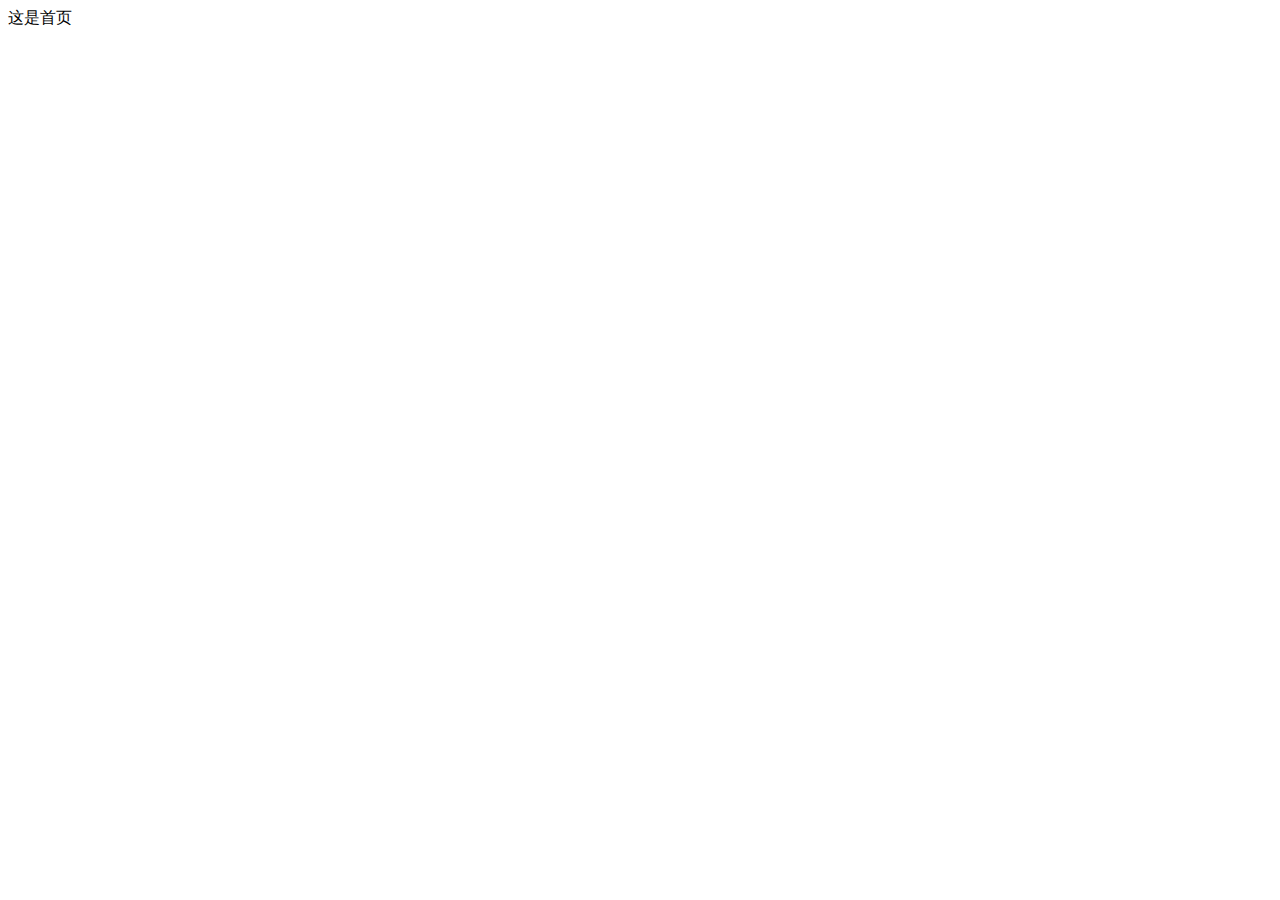
==== home/index.html @ 90dada17 "登录和注册完成一半" ====
<!DOCTYPE html>
<html lang="en">

<head>
    <meta charset="UTF-8">
    <meta name="viewport" content="width=device-width, initial-scale=1.0">
    <title>Document</title>
</head>

<body>
    这是首页
</body>

</html>
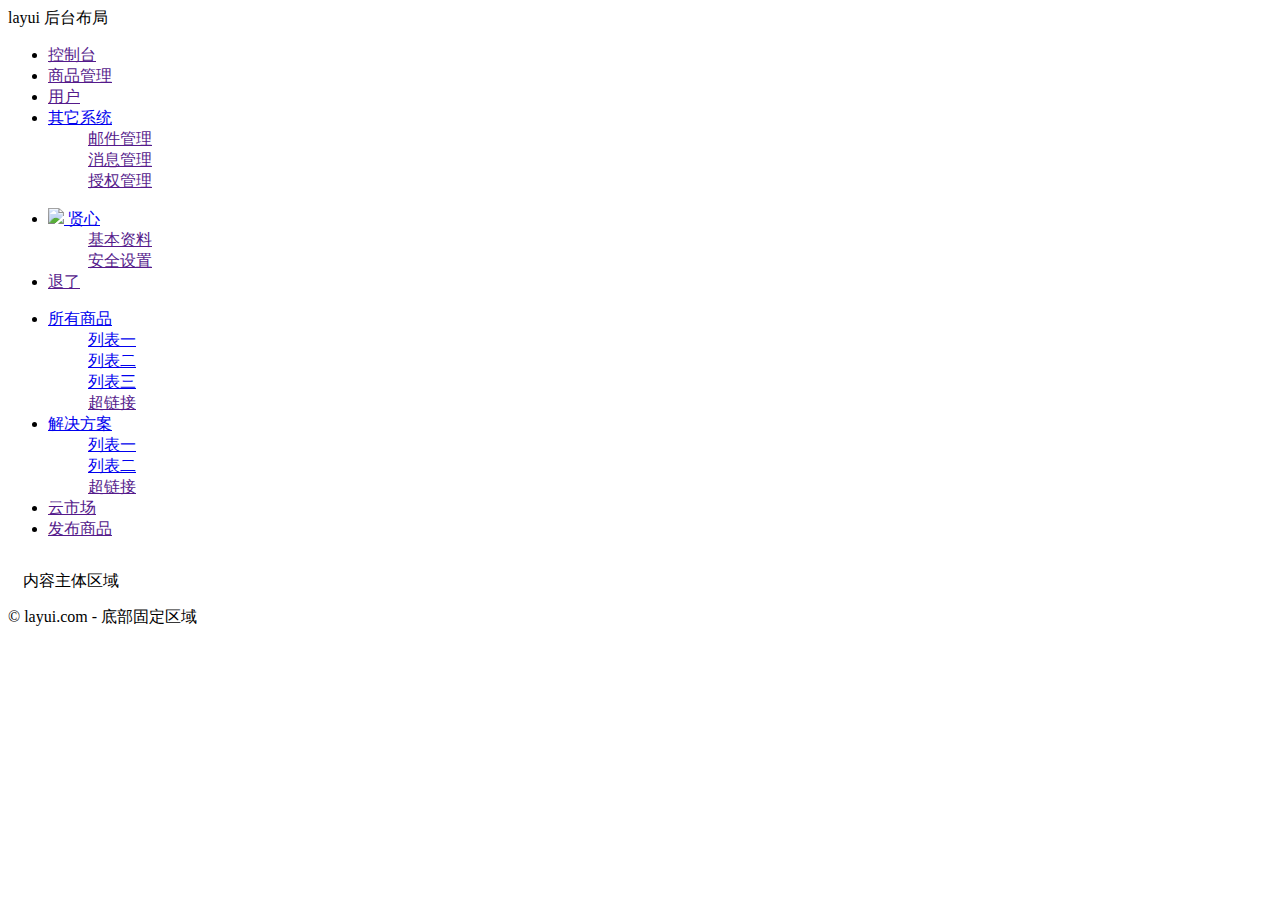
==== commit a157fddc: "1111" ====
--- a/home/index.html
+++ b/home/index.html
@@ -1,14 +1,91 @@
 <!DOCTYPE html>
-<html lang="en">
+<html>
 
 <head>
-    <meta charset="UTF-8">
-    <meta name="viewport" content="width=device-width, initial-scale=1.0">
-    <title>Document</title>
+    <meta charset="utf-8">
+    <meta name="viewport" content="width=device-width, initial-scale=1, maximum-scale=1">
+    <title>layout 后台大布局 - Layui</title>
+    <link rel="stylesheet" href="../src/css/layui.css">
 </head>
 
-<body>
-    这是首页
+<body class="layui-layout-body">
+    <div class="layui-layout layui-layout-admin">
+        <div class="layui-header">
+            <div class="layui-logo">layui 后台布局</div>
+            <!-- 头部区域（可配合layui已有的水平导航） -->
+            <ul class="layui-nav layui-layout-left">
+                <li class="layui-nav-item"><a href="">控制台</a></li>
+                <li class="layui-nav-item"><a href="">商品管理</a></li>
+                <li class="layui-nav-item"><a href="">用户</a></li>
+                <li class="layui-nav-item">
+                    <a href="javascript:;">其它系统</a>
+                    <dl class="layui-nav-child">
+                        <dd><a href="">邮件管理</a></dd>
+                        <dd><a href="">消息管理</a></dd>
+                        <dd><a href="">授权管理</a></dd>
+                    </dl>
+                </li>
+            </ul>
+            <ul class="layui-nav layui-layout-right">
+                <li class="layui-nav-item">
+                    <a href="javascript:;">
+                        <img src="http://t.cn/RCzsdCq" class="layui-nav-img">
+                        贤心
+                    </a>
+                    <dl class="layui-nav-child">
+                        <dd><a href="">基本资料</a></dd>
+                        <dd><a href="">安全设置</a></dd>
+                    </dl>
+                </li>
+                <li class="layui-nav-item"><a href="">退了</a></li>
+            </ul>
+        </div>
+
+        <div class="layui-side layui-bg-black">
+            <div class="layui-side-scroll">
+                <!-- 左侧导航区域（可配合layui已有的垂直导航） -->
+                <ul class="layui-nav layui-nav-tree" lay-filter="test">
+                    <li class="layui-nav-item layui-nav-itemed">
+                        <a class="" href="javascript:;">所有商品</a>
+                        <dl class="layui-nav-child">
+                            <dd><a href="javascript:;">列表一</a></dd>
+                            <dd><a href="javascript:;">列表二</a></dd>
+                            <dd><a href="javascript:;">列表三</a></dd>
+                            <dd><a href="">超链接</a></dd>
+                        </dl>
+                    </li>
+                    <li class="layui-nav-item">
+                        <a href="javascript:;">解决方案</a>
+                        <dl class="layui-nav-child">
+                            <dd><a href="javascript:;">列表一</a></dd>
+                            <dd><a href="javascript:;">列表二</a></dd>
+                            <dd><a href="">超链接</a></dd>
+                        </dl>
+                    </li>
+                    <li class="layui-nav-item"><a href="">云市场</a></li>
+                    <li class="layui-nav-item"><a href="">发布商品</a></li>
+                </ul>
+            </div>
+        </div>
+
+        <div class="layui-body">
+            <!-- 内容主体区域 -->
+            <div style="padding: 15px;">内容主体区域</div>
+        </div>
+
+        <div class="layui-footer">
+            <!-- 底部固定区域 -->
+            © layui.com - 底部固定区域
+        </div>
+    </div>
+    <script src="../src/layui.js"></script>
+    <script>
+        //JavaScript代码区域
+        layui.use('element', function () {
+            var element = layui.element;
+
+        });
+    </script>
 </body>
 
 </html>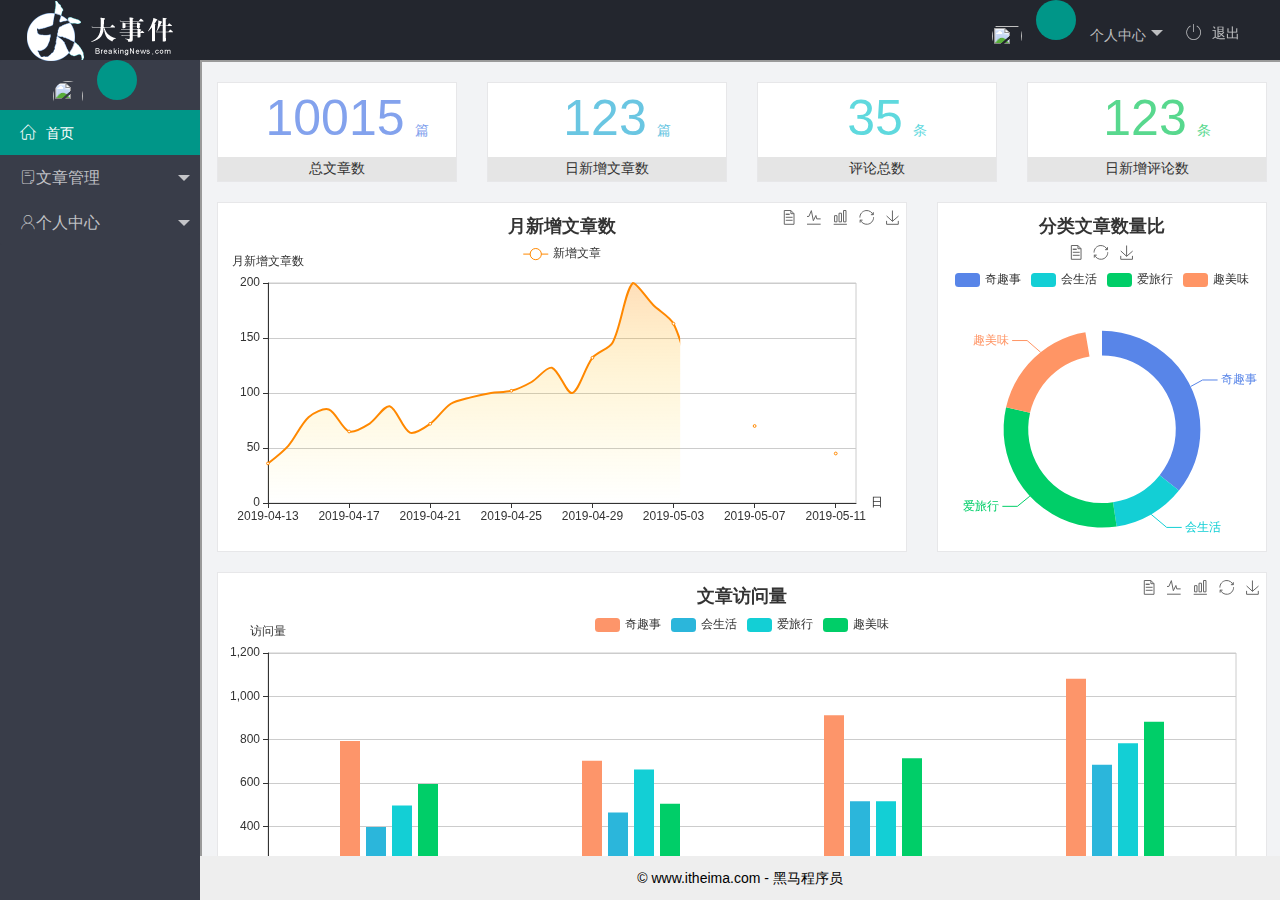
==== commit a69805e7: "index页面框架搭建，获取头像和用户名完成" ====
--- a/home/index.html
+++ b/home/index.html
@@ -4,86 +4,102 @@
 <head>
     <meta charset="utf-8">
     <meta name="viewport" content="width=device-width, initial-scale=1, maximum-scale=1">
-    <title>layout 后台大布局 - Layui</title>
-    <link rel="stylesheet" href="../src/css/layui.css">
+    <title>大事件 后台首页 </title>
+    <!-- 引入layui的css文件 -->
+    <link rel="stylesheet" href="/assets/lib/layui/css/layui.css">
+    <!-- 引入incofont.css文件 -->
+    <link rel="stylesheet" href="/assets/fonts/iconfont.css">
+    <!-- 引入自己写的css文件 -->
+    <link rel="stylesheet" href="/assets/css/index.css">
 </head>
 
 <body class="layui-layout-body">
     <div class="layui-layout layui-layout-admin">
         <div class="layui-header">
-            <div class="layui-logo">layui 后台布局</div>
-            <!-- 头部区域（可配合layui已有的水平导航） -->
-            <ul class="layui-nav layui-layout-left">
-                <li class="layui-nav-item"><a href="">控制台</a></li>
-                <li class="layui-nav-item"><a href="">商品管理</a></li>
-                <li class="layui-nav-item"><a href="">用户</a></li>
-                <li class="layui-nav-item">
-                    <a href="javascript:;">其它系统</a>
-                    <dl class="layui-nav-child">
-                        <dd><a href="">邮件管理</a></dd>
-                        <dd><a href="">消息管理</a></dd>
-                        <dd><a href="">授权管理</a></dd>
-                    </dl>
-                </li>
-            </ul>
+            <div class="layui-logo">
+                <img src="/assets/images/logo.png" alt="">
+            </div>
+            <!-- 头部区域 -->
             <ul class="layui-nav layui-layout-right">
                 <li class="layui-nav-item">
                     <a href="javascript:;">
-                        <img src="http://t.cn/RCzsdCq" class="layui-nav-img">
-                        贤心
+                        <img src="" class="layui-nav-img">
+                        <span class="textAvatar"> </span>
+                        个人中心
                     </a>
                     <dl class="layui-nav-child">
                         <dd><a href="">基本资料</a></dd>
-                        <dd><a href="">安全设置</a></dd>
+                        <dd><a href="">更换头像</a></dd>
+                        <dd><a href="">重置密码</a></dd>
                     </dl>
                 </li>
-                <li class="layui-nav-item"><a href="">退了</a></li>
+                <li class="layui-nav-item">
+                    <a href="/home/login.html"><span class="iconfont icon-tuichu"></span></i>退出</a>
+                </li>
             </ul>
         </div>
 
         <div class="layui-side layui-bg-black">
             <div class="layui-side-scroll">
                 <!-- 左侧导航区域（可配合layui已有的垂直导航） -->
-                <ul class="layui-nav layui-nav-tree" lay-filter="test">
-                    <li class="layui-nav-item layui-nav-itemed">
-                        <a class="" href="javascript:;">所有商品</a>
+                <ul class="layui-nav layui-nav-tree" lay-filter="test" lay-shrink="all">
+                    <div class="userInfo">
+                        <img src="" class="layui-nav-img">
+                        <span class="textAvatar"> </span>
+                        <span class="welcome"></span>
+                    </div>
+                    <li class="layui-nav-item layui-this">
+                        <a href="/home/dashboard.html" target="layuiBody"><span class="iconfont icon-home"></span>首页</a>
+                    </li>
+                    <li class="layui-nav-item">
+                        <a class="" href="javascript:;"><span class="layui-nav-item iconfont icon-16">文章管理</a>
                         <dl class="layui-nav-child">
-                            <dd><a href="javascript:;">列表一</a></dd>
-                            <dd><a href="javascript:;">列表二</a></dd>
-                            <dd><a href="javascript:;">列表三</a></dd>
-                            <dd><a href="">超链接</a></dd>
+                            <dd><a href="javascript:;"><i class="layui-icon layui-icon-app"></i>文章类别</a>
+                            </dd>
+                            <dd><a href="javascript:;"><i class="layui-icon layui-icon-app"></i>文章列表</a>
+                            </dd>
+                            <dd><a href="javascript:;"><i class="layui-icon layui-icon-app"></i>发表文章</a>
+                            </dd>
                         </dl>
                     </li>
                     <li class="layui-nav-item">
-                        <a href="javascript:;">解决方案</a>
+                        <a href="javascript:;"><span class="layui-nav-item iconfont icon-user"></i>个人中心</span></a>
                         <dl class="layui-nav-child">
-                            <dd><a href="javascript:;">列表一</a></dd>
-                            <dd><a href="javascript:;">列表二</a></dd>
-                            <dd><a href="">超链接</a></dd>
+                            <dd><a href="javascript:;"><i class="layui-icon layui-icon-app"></i>基本资料</a>
+                            </dd>
+                            <dd><a href="javascript:;"><i class="layui-icon layui-icon-app"></i>更换头像</a>
+                            </dd>
+                            <dd><a href="javascript:;"><i class="layui-icon layui-icon-app"></i>重置密码</a>
+                            </dd>
                         </dl>
                     </li>
-                    <li class="layui-nav-item"><a href="">云市场</a></li>
-                    <li class="layui-nav-item"><a href="">发布商品</a></li>
                 </ul>
             </div>
         </div>
 
         <div class="layui-body">
             <!-- 内容主体区域 -->
-            <div style="padding: 15px;">内容主体区域</div>
+            <!-- 添加iframe窗口 -->
+            <iframe src="/home/dashboard.html" name="layuiBody" width="100%" height="100%"></iframe>
         </div>
 
         <div class="layui-footer">
             <!-- 底部固定区域 -->
-            © layui.com - 底部固定区域
+            © www.itheima.com - 黑马程序员
         </div>
     </div>
-    <script src="../src/layui.js"></script>
+
+    <!-- 引入layui的js文件 -->
+    <script src="/assets/lib/layui/layui.all.js"></script>
+    <!-- 引入jq文件 -->
+    <script src="/assets/lib/jquery.js"></script>
+    <!-- 引入自己写的js文件 -->
+    <script src="/assets/js/ajaxconfig.js"></script>
+    <script src="/assets/js/index.js"></script>
     <script>
         //JavaScript代码区域
         layui.use('element', function () {
             var element = layui.element;
-
         });
     </script>
 </body>
--- a/assets/lib/layui/css/layui.css
+++ b/assets/lib/layui/css/layui.css
@@ -0,0 +1,2 @@
+/** layui-v2.5.6 MIT License By https://www.layui.com */
+ .layui-inline,img{display:inline-block;vertical-align:middle}h1,h2,h3,h4,h5,h6{font-weight:400}.layui-edge,.layui-header,.layui-inline,.layui-main{position:relative}.layui-body,.layui-edge,.layui-elip{overflow:hidden}.layui-btn,.layui-edge,.layui-inline,img{vertical-align:middle}.layui-btn,.layui-disabled,.layui-icon,.layui-unselect{-moz-user-select:none;-webkit-user-select:none;-ms-user-select:none}.layui-elip,.layui-form-checkbox span,.layui-form-pane .layui-form-label{text-overflow:ellipsis;white-space:nowrap}.layui-breadcrumb,.layui-tree-btnGroup{visibility:hidden}blockquote,body,button,dd,div,dl,dt,form,h1,h2,h3,h4,h5,h6,input,li,ol,p,pre,td,textarea,th,ul{margin:0;padding:0;-webkit-tap-highlight-color:rgba(0,0,0,0)}a:active,a:hover{outline:0}img{border:none}li{list-style:none}table{border-collapse:collapse;border-spacing:0}h4,h5,h6{font-size:100%}button,input,optgroup,option,select,textarea{font-family:inherit;font-size:inherit;font-style:inherit;font-weight:inherit;outline:0}pre{white-space:pre-wrap;white-space:-moz-pre-wrap;white-space:-pre-wrap;white-space:-o-pre-wrap;word-wrap:break-word}body{line-height:24px;font:14px Helvetica Neue,Helvetica,PingFang SC,Tahoma,Arial,sans-serif}hr{height:1px;margin:10px 0;border:0;clear:both}a{color:#333;text-decoration:none}a:hover{color:#777}a cite{font-style:normal;*cursor:pointer}.layui-border-box,.layui-border-box *{box-sizing:border-box}.layui-box,.layui-box *{box-sizing:content-box}.layui-clear{clear:both;*zoom:1}.layui-clear:after{content:'\20';clear:both;*zoom:1;display:block;height:0}.layui-inline{*display:inline;*zoom:1}.layui-edge{display:inline-block;width:0;height:0;border-width:6px;border-style:dashed;border-color:transparent}.layui-edge-top{top:-4px;border-bottom-color:#999;border-bottom-style:solid}.layui-edge-right{border-left-color:#999;border-left-style:solid}.layui-edge-bottom{top:2px;border-top-color:#999;border-top-style:solid}.layui-edge-left{border-right-color:#999;border-right-style:solid}.layui-disabled,.layui-disabled:hover{color:#d2d2d2!important;cursor:not-allowed!important}.layui-circle{border-radius:100%}.layui-show{display:block!important}.layui-hide{display:none!important}@font-face{font-family:layui-icon;src:url(../font/iconfont.eot?v=256);src:url(../font/iconfont.eot?v=256#iefix) format('embedded-opentype'),url(../font/iconfont.woff2?v=256) format('woff2'),url(../font/iconfont.woff?v=256) format('woff'),url(../font/iconfont.ttf?v=256) format('truetype'),url(../font/iconfont.svg?v=256#layui-icon) format('svg')}.layui-icon{font-family:layui-icon!important;font-size:16px;font-style:normal;-webkit-font-smoothing:antialiased;-moz-osx-font-smoothing:grayscale}.layui-icon-reply-fill:before{content:"\e611"}.layui-icon-set-fill:before{content:"\e614"}.layui-icon-menu-fill:before{content:"\e60f"}.layui-icon-search:before{content:"\e615"}.layui-icon-share:before{content:"\e641"}.layui-icon-set-sm:before{content:"\e620"}.layui-icon-engine:before{content:"\e628"}.layui-icon-close:before{content:"\1006"}.layui-icon-close-fill:before{content:"\1007"}.layui-icon-chart-screen:before{content:"\e629"}.layui-icon-star:before{content:"\e600"}.layui-icon-circle-dot:before{content:"\e617"}.layui-icon-chat:before{content:"\e606"}.layui-icon-release:before{content:"\e609"}.layui-icon-list:before{content:"\e60a"}.layui-icon-chart:before{content:"\e62c"}.layui-icon-ok-circle:before{content:"\1005"}.layui-icon-layim-theme:before{content:"\e61b"}.layui-icon-table:before{content:"\e62d"}.layui-icon-right:before{content:"\e602"}.layui-icon-left:before{content:"\e603"}.layui-icon-cart-simple:before{content:"\e698"}.layui-icon-face-cry:before{content:"\e69c"}.layui-icon-face-smile:before{content:"\e6af"}.layui-icon-survey:before{content:"\e6b2"}.layui-icon-tree:before{content:"\e62e"}.layui-icon-ie:before{content:"\e7bb"}.layui-icon-upload-circle:before{content:"\e62f"}.layui-icon-add-circle:before{content:"\e61f"}.layui-icon-download-circle:before{content:"\e601"}.layui-icon-templeate-1:before{content:"\e630"}.layui-icon-util:before{content:"\e631"}.layui-icon-face-surprised:before{content:"\e664"}.layui-icon-edit:before{content:"\e642"}.layui-icon-speaker:before{content:"\e645"}.layui-icon-down:before{content:"\e61a"}.layui-icon-file:before{content:"\e621"}.layui-icon-layouts:before{content:"\e632"}.layui-icon-rate-half:before{content:"\e6c9"}.layui-icon-add-circle-fine:before{content:"\e608"}.layui-icon-prev-circle:before{content:"\e633"}.layui-icon-read:before{content:"\e705"}.layui-icon-404:before{content:"\e61c"}.layui-icon-carousel:before{content:"\e634"}.layui-icon-help:before{content:"\e607"}.layui-icon-code-circle:before{content:"\e635"}.layui-icon-windows:before{content:"\e67f"}.layui-icon-water:before{content:"\e636"}.layui-icon-username:before{content:"\e66f"}.layui-icon-find-fill:before{content:"\e670"}.layui-icon-about:before{content:"\e60b"}.layui-icon-location:before{content:"\e715"}.layui-icon-up:before{content:"\e619"}.layui-icon-pause:before{content:"\e651"}.layui-icon-date:before{content:"\e637"}.layui-icon-layim-uploadfile:before{content:"\e61d"}.layui-icon-delete:before{content:"\e640"}.layui-icon-play:before{content:"\e652"}.layui-icon-top:before{content:"\e604"}.layui-icon-firefox:before{content:"\e686"}.layui-icon-friends:before{content:"\e612"}.layui-icon-refresh-3:before{content:"\e9aa"}.layui-icon-ok:before{content:"\e605"}.layui-icon-layer:before{content:"\e638"}.layui-icon-face-smile-fine:before{content:"\e60c"}.layui-icon-dollar:before{content:"\e659"}.layui-icon-group:before{content:"\e613"}.layui-icon-layim-download:before{content:"\e61e"}.layui-icon-picture-fine:before{content:"\e60d"}.layui-icon-link:before{content:"\e64c"}.layui-icon-diamond:before{content:"\e735"}.layui-icon-log:before{content:"\e60e"}.layui-icon-key:before{content:"\e683"}.layui-icon-rate-solid:before{content:"\e67a"}.layui-icon-fonts-del:before{content:"\e64f"}.layui-icon-unlink:before{content:"\e64d"}.layui-icon-fonts-clear:before{content:"\e639"}.layui-icon-triangle-r:before{content:"\e623"}.layui-icon-circle:before{content:"\e63f"}.layui-icon-radio:before{content:"\e643"}.layui-icon-align-center:before{content:"\e647"}.layui-icon-align-right:before{content:"\e648"}.layui-icon-align-left:before{content:"\e649"}.layui-icon-loading-1:before{content:"\e63e"}.layui-icon-return:before{content:"\e65c"}.layui-icon-fonts-strong:before{content:"\e62b"}.layui-icon-upload:before{content:"\e67c"}.layui-icon-dialogue:before{content:"\e63a"}.layui-icon-video:before{content:"\e6ed"}.layui-icon-headset:before{content:"\e6fc"}.layui-icon-cellphone-fine:before{content:"\e63b"}.layui-icon-add-1:before{content:"\e654"}.layui-icon-face-smile-b:before{content:"\e650"}.layui-icon-fonts-html:before{content:"\e64b"}.layui-icon-screen-full:before{content:"\e622"}.layui-icon-form:before{content:"\e63c"}.layui-icon-cart:before{content:"\e657"}.layui-icon-camera-fill:before{content:"\e65d"}.layui-icon-tabs:before{content:"\e62a"}.layui-icon-heart-fill:before{content:"\e68f"}.layui-icon-fonts-code:before{content:"\e64e"}.layui-icon-ios:before{content:"\e680"}.layui-icon-at:before{content:"\e687"}.layui-icon-fire:before{content:"\e756"}.layui-icon-set:before{content:"\e716"}.layui-icon-fonts-u:before{content:"\e646"}.layui-icon-triangle-d:before{content:"\e625"}.layui-icon-tips:before{content:"\e702"}.layui-icon-picture:before{content:"\e64a"}.layui-icon-more-vertical:before{content:"\e671"}.layui-icon-bluetooth:before{content:"\e689"}.layui-icon-flag:before{content:"\e66c"}.layui-icon-loading:before{content:"\e63d"}.layui-icon-fonts-i:before{content:"\e644"}.layui-icon-refresh-1:before{content:"\e666"}.layui-icon-rmb:before{content:"\e65e"}.layui-icon-addition:before{content:"\e624"}.layui-icon-home:before{content:"\e68e"}.layui-icon-time:before{content:"\e68d"}.layui-icon-user:before{content:"\e770"}.layui-icon-notice:before{content:"\e667"}.layui-icon-chrome:before{content:"\e68a"}.layui-icon-edge:before{content:"\e68b"}.layui-icon-login-weibo:before{content:"\e675"}.layui-icon-voice:before{content:"\e688"}.layui-icon-upload-drag:before{content:"\e681"}.layui-icon-login-qq:before{content:"\e676"}.layui-icon-snowflake:before{content:"\e6b1"}.layui-icon-heart:before{content:"\e68c"}.layui-icon-logout:before{content:"\e682"}.layui-icon-file-b:before{content:"\e655"}.layui-icon-template:before{content:"\e663"}.layui-icon-transfer:before{content:"\e691"}.layui-icon-auz:before{content:"\e672"}.layui-icon-console:before{content:"\e665"}.layui-icon-app:before{content:"\e653"}.layui-icon-prev:before{content:"\e65a"}.layui-icon-website:before{content:"\e7ae"}.layui-icon-next:before{content:"\e65b"}.layui-icon-component:before{content:"\e857"}.layui-icon-android:before{content:"\e684"}.layui-icon-more:before{content:"\e65f"}.layui-icon-login-wechat:before{content:"\e677"}.layui-icon-shrink-right:before{content:"\e668"}.layui-icon-spread-left:before{content:"\e66b"}.layui-icon-camera:before{content:"\e660"}.layui-icon-note:before{content:"\e66e"}.layui-icon-refresh:before{content:"\e669"}.layui-icon-female:before{content:"\e661"}.layui-icon-male:before{content:"\e662"}.layui-icon-screen-restore:before{content:"\e758"}.layui-icon-password:before{content:"\e673"}.layui-icon-senior:before{content:"\e674"}.layui-icon-theme:before{content:"\e66a"}.layui-icon-tread:before{content:"\e6c5"}.layui-icon-praise:before{content:"\e6c6"}.layui-icon-star-fill:before{content:"\e658"}.layui-icon-rate:before{content:"\e67b"}.layui-icon-template-1:before{content:"\e656"}.layui-icon-vercode:before{content:"\e679"}.layui-icon-service:before{content:"\e626"}.layui-icon-cellphone:before{content:"\e678"}.layui-icon-print:before{content:"\e66d"}.layui-icon-cols:before{content:"\e610"}.layui-icon-wifi:before{content:"\e7e0"}.layui-icon-export:before{content:"\e67d"}.layui-icon-rss:before{content:"\e808"}.layui-icon-slider:before{content:"\e714"}.layui-icon-email:before{content:"\e618"}.layui-icon-subtraction:before{content:"\e67e"}.layui-icon-mike:before{content:"\e6dc"}.layui-icon-light:before{content:"\e748"}.layui-icon-gift:before{content:"\e627"}.layui-icon-mute:before{content:"\e685"}.layui-icon-reduce-circle:before{content:"\e616"}.layui-icon-music:before{content:"\e690"}.layui-main{width:1140px;margin:0 auto}.layui-header{z-index:1000;height:60px}.layui-header a:hover{transition:all .5s;-webkit-transition:all .5s}.layui-side{position:fixed;left:0;top:0;bottom:0;z-index:999;width:200px;overflow-x:hidden}.layui-side-scroll{position:relative;width:220px;height:100%;overflow-x:hidden}.layui-body{position:absolute;left:200px;right:0;top:0;bottom:0;z-index:998;width:auto;overflow-y:auto;box-sizing:border-box}.layui-layout-body{overflow:hidden}.layui-layout-admin .layui-header{background-color:#23262E}.layui-layout-admin .layui-side{top:60px;width:200px;overflow-x:hidden}.layui-layout-admin .layui-body{position:fixed;top:60px;bottom:44px}.layui-layout-admin .layui-main{width:auto;margin:0 15px}.layui-layout-admin .layui-footer{position:fixed;left:200px;right:0;bottom:0;height:44px;line-height:44px;padding:0 15px;background-color:#eee}.layui-layout-admin .layui-logo{position:absolute;left:0;top:0;width:200px;height:100%;line-height:60px;text-align:center;color:#009688;font-size:16px}.layui-layout-admin .layui-header .layui-nav{background:0 0}.layui-layout-left{position:absolute!important;left:200px;top:0}.layui-layout-right{position:absolute!important;right:0;top:0}.layui-container{position:relative;margin:0 auto;padding:0 15px;box-sizing:border-box}.layui-fluid{position:relative;margin:0 auto;padding:0 15px}.layui-row:after,.layui-row:before{content:'';display:block;clear:both}.layui-col-lg1,.layui-col-lg10,.layui-col-lg11,.layui-col-lg12,.layui-col-lg2,.layui-col-lg3,.layui-col-lg4,.layui-col-lg5,.layui-col-lg6,.layui-col-lg7,.layui-col-lg8,.layui-col-lg9,.layui-col-md1,.layui-col-md10,.layui-col-md11,.layui-col-md12,.layui-col-md2,.layui-col-md3,.layui-col-md4,.layui-col-md5,.layui-col-md6,.layui-col-md7,.layui-col-md8,.layui-col-md9,.layui-col-sm1,.layui-col-sm10,.layui-col-sm11,.layui-col-sm12,.layui-col-sm2,.layui-col-sm3,.layui-col-sm4,.layui-col-sm5,.layui-col-sm6,.layui-col-sm7,.layui-col-sm8,.layui-col-sm9,.layui-col-xs1,.layui-col-xs10,.layui-col-xs11,.layui-col-xs12,.layui-col-xs2,.layui-col-xs3,.layui-col-xs4,.layui-col-xs5,.layui-col-xs6,.layui-col-xs7,.layui-col-xs8,.layui-col-xs9{position:relative;display:block;box-sizing:border-box}.layui-col-xs1,.layui-col-xs10,.layui-col-xs11,.layui-col-xs12,.layui-col-xs2,.layui-col-xs3,.layui-col-xs4,.layui-col-xs5,.layui-col-xs6,.layui-col-xs7,.layui-col-xs8,.layui-col-xs9{float:left}.layui-col-xs1{width:8.33333333%}.layui-col-xs2{width:16.66666667%}.layui-col-xs3{width:25%}.layui-col-xs4{width:33.33333333%}.layui-col-xs5{width:41.66666667%}.layui-col-xs6{width:50%}.layui-col-xs7{width:58.33333333%}.layui-col-xs8{width:66.66666667%}.layui-col-xs9{width:75%}.layui-col-xs10{width:83.33333333%}.layui-col-xs11{width:91.66666667%}.layui-col-xs12{width:100%}.layui-col-xs-offset1{margin-left:8.33333333%}.layui-col-xs-offset2{margin-left:16.66666667%}.layui-col-xs-offset3{margin-left:25%}.layui-col-xs-offset4{margin-left:33.33333333%}.layui-col-xs-offset5{margin-left:41.66666667%}.layui-col-xs-offset6{margin-left:50%}.layui-col-xs-offset7{margin-left:58.33333333%}.layui-col-xs-offset8{margin-left:66.66666667%}.layui-col-xs-offset9{margin-left:75%}.layui-col-xs-offset10{margin-left:83.33333333%}.layui-col-xs-offset11{margin-left:91.66666667%}.layui-col-xs-offset12{margin-left:100%}@media screen and (max-width:768px){.layui-hide-xs{display:none!important}.layui-show-xs-block{display:block!important}.layui-show-xs-inline{display:inline!important}.layui-show-xs-inline-block{display:inline-block!important}}@media screen and (min-width:768px){.layui-container{width:750px}.layui-hide-sm{display:none!important}.layui-show-sm-block{display:block!important}.layui-show-sm-inline{display:inline!important}.layui-show-sm-inline-block{display:inline-block!important}.layui-col-sm1,.layui-col-sm10,.layui-col-sm11,.layui-col-sm12,.layui-col-sm2,.layui-col-sm3,.layui-col-sm4,.layui-col-sm5,.layui-col-sm6,.layui-col-sm7,.layui-col-sm8,.layui-col-sm9{float:left}.layui-col-sm1{width:8.33333333%}.layui-col-sm2{width:16.66666667%}.layui-col-sm3{width:25%}.layui-col-sm4{width:33.33333333%}.layui-col-sm5{width:41.66666667%}.layui-col-sm6{width:50%}.layui-col-sm7{width:58.33333333%}.layui-col-sm8{width:66.66666667%}.layui-col-sm9{width:75%}.layui-col-sm10{width:83.33333333%}.layui-col-sm11{width:91.66666667%}.layui-col-sm12{width:100%}.layui-col-sm-offset1{margin-left:8.33333333%}.layui-col-sm-offset2{margin-left:16.66666667%}.layui-col-sm-offset3{margin-left:25%}.layui-col-sm-offset4{margin-left:33.33333333%}.layui-col-sm-offset5{margin-left:41.66666667%}.layui-col-sm-offset6{margin-left:50%}.layui-col-sm-offset7{margin-left:58.33333333%}.layui-col-sm-offset8{margin-left:66.66666667%}.layui-col-sm-offset9{margin-left:75%}.layui-col-sm-offset10{margin-left:83.33333333%}.layui-col-sm-offset11{margin-left:91.66666667%}.layui-col-sm-offset12{margin-left:100%}}@media screen and (min-width:992px){.layui-container{width:970px}.layui-hide-md{display:none!important}.layui-show-md-block{display:block!important}.layui-show-md-inline{display:inline!important}.layui-show-md-inline-block{display:inline-block!important}.layui-col-md1,.layui-col-md10,.layui-col-md11,.layui-col-md12,.layui-col-md2,.layui-col-md3,.layui-col-md4,.layui-col-md5,.layui-col-md6,.layui-col-md7,.layui-col-md8,.layui-col-md9{float:left}.layui-col-md1{width:8.33333333%}.layui-col-md2{width:16.66666667%}.layui-col-md3{width:25%}.layui-col-md4{width:33.33333333%}.layui-col-md5{width:41.66666667%}.layui-col-md6{width:50%}.layui-col-md7{width:58.33333333%}.layui-col-md8{width:66.66666667%}.layui-col-md9{width:75%}.layui-col-md10{width:83.33333333%}.layui-col-md11{width:91.66666667%}.layui-col-md12{width:100%}.layui-col-md-offset1{margin-left:8.33333333%}.layui-col-md-offset2{margin-left:16.66666667%}.layui-col-md-offset3{margin-left:25%}.layui-col-md-offset4{margin-left:33.33333333%}.layui-col-md-offset5{margin-left:41.66666667%}.layui-col-md-offset6{margin-left:50%}.layui-col-md-offset7{margin-left:58.33333333%}.layui-col-md-offset8{margin-left:66.66666667%}.layui-col-md-offset9{margin-left:75%}.layui-col-md-offset10{margin-left:83.33333333%}.layui-col-md-offset11{margin-left:91.66666667%}.layui-col-md-offset12{margin-left:100%}}@media screen and (min-width:1200px){.layui-container{width:1170px}.layui-hide-lg{display:none!important}.layui-show-lg-block{display:block!important}.layui-show-lg-inline{display:inline!important}.layui-show-lg-inline-block{display:inline-block!important}.layui-col-lg1,.layui-col-lg10,.layui-col-lg11,.layui-col-lg12,.layui-col-lg2,.layui-col-lg3,.layui-col-lg4,.layui-col-lg5,.layui-col-lg6,.layui-col-lg7,.layui-col-lg8,.layui-col-lg9{float:left}.layui-col-lg1{width:8.33333333%}.layui-col-lg2{width:16.66666667%}.layui-col-lg3{width:25%}.layui-col-lg4{width:33.33333333%}.layui-col-lg5{width:41.66666667%}.layui-col-lg6{width:50%}.layui-col-lg7{width:58.33333333%}.layui-col-lg8{width:66.66666667%}.layui-col-lg9{width:75%}.layui-col-lg10{width:83.33333333%}.layui-col-lg11{width:91.66666667%}.layui-col-lg12{width:100%}.layui-col-lg-offset1{margin-left:8.33333333%}.layui-col-lg-offset2{margin-left:16.66666667%}.layui-col-lg-offset3{margin-left:25%}.layui-col-lg-offset4{margin-left:33.33333333%}.layui-col-lg-offset5{margin-left:41.66666667%}.layui-col-lg-offset6{margin-left:50%}.layui-col-lg-offset7{margin-left:58.33333333%}.layui-col-lg-offset8{margin-left:66.66666667%}.layui-col-lg-offset9{margin-left:75%}.layui-col-lg-offset10{margin-left:83.33333333%}.layui-col-lg-offset11{margin-left:91.66666667%}.layui-col-lg-offset12{margin-left:100%}}.layui-col-space1{margin:-.5px}.layui-col-space1>*{padding:.5px}.layui-col-space2{margin:-1px}.layui-col-space2>*{padding:1px}.layui-col-space4{margin:-2px}.layui-col-space4>*{padding:2px}.layui-col-space5{margin:-2.5px}.layui-col-space5>*{padding:2.5px}.layui-col-space6{margin:-3px}.layui-col-space6>*{padding:3px}.layui-col-space8{margin:-4px}.layui-col-space8>*{padding:4px}.layui-col-space10{margin:-5px}.layui-col-space10>*{padding:5px}.layui-col-space12{margin:-6px}.layui-col-space12>*{padding:6px}.layui-col-space14{margin:-7px}.layui-col-space14>*{padding:7px}.layui-col-space15{margin:-7.5px}.layui-col-space15>*{padding:7.5px}.layui-col-space16{margin:-8px}.layui-col-space16>*{padding:8px}.layui-col-space18{margin:-9px}.layui-col-space18>*{padding:9px}.layui-col-space20{margin:-10px}.layui-col-space20>*{padding:10px}.layui-col-space22{margin:-11px}.layui-col-space22>*{padding:11px}.layui-col-space24{margin:-12px}.layui-col-space24>*{padding:12px}.layui-col-space25{margin:-12.5px}.layui-col-space25>*{padding:12.5px}.layui-col-space26{margin:-13px}.layui-col-space26>*{padding:13px}.layui-col-space28{margin:-14px}.layui-col-space28>*{padding:14px}.layui-col-space30{margin:-15px}.layui-col-space30>*{padding:15px}.layui-btn,.layui-input,.layui-select,.layui-textarea,.layui-upload-button{outline:0;-webkit-appearance:none;transition:all .3s;-webkit-transition:all .3s;box-sizing:border-box}.layui-elem-quote{margin-bottom:10px;padding:15px;line-height:22px;border-left:5px solid #009688;border-radius:0 2px 2px 0;background-color:#f2f2f2}.layui-quote-nm{border-style:solid;border-width:1px 1px 1px 5px;background:0 0}.layui-elem-field{margin-bottom:10px;padding:0;border-width:1px;border-style:solid}.layui-elem-field legend{margin-left:20px;padding:0 10px;font-size:20px;font-weight:300}.layui-field-title{margin:10px 0 20px;border-width:1px 0 0}.layui-field-box{padding:10px 15px}.layui-field-title .layui-field-box{padding:10px 0}.layui-progress{position:relative;height:6px;border-radius:20px;background-color:#e2e2e2}.layui-progress-bar{position:absolute;left:0;top:0;width:0;max-width:100%;height:6px;border-radius:20px;text-align:right;background-color:#5FB878;transition:all .3s;-webkit-transition:all .3s}.layui-progress-big,.layui-progress-big .layui-progress-bar{height:18px;line-height:18px}.layui-progress-text{position:relative;top:-20px;line-height:18px;font-size:12px;color:#666}.layui-progress-big .layui-progress-text{position:static;padding:0 10px;color:#fff}.layui-collapse{border-width:1px;border-style:solid;border-radius:2px}.layui-colla-content,.layui-colla-item{border-top-width:1px;border-top-style:solid}.layui-colla-item:first-child{border-top:none}.layui-colla-title{position:relative;height:42px;line-height:42px;padding:0 15px 0 35px;color:#333;background-color:#f2f2f2;cursor:pointer;font-size:14px;overflow:hidden}.layui-colla-content{display:none;padding:10px 15px;line-height:22px;color:#666}.layui-colla-icon{position:absolute;left:15px;top:0;font-size:14px}.layui-card{margin-bottom:15px;border-radius:2px;background-color:#fff;box-shadow:0 1px 2px 0 rgba(0,0,0,.05)}.layui-card:last-child{margin-bottom:0}.layui-card-header{position:relative;height:42px;line-height:42px;padding:0 15px;border-bottom:1px solid #f6f6f6;color:#333;border-radius:2px 2px 0 0;font-size:14px}.layui-bg-black,.layui-bg-blue,.layui-bg-cyan,.layui-bg-green,.layui-bg-orange,.layui-bg-red{color:#fff!important}.layui-card-body{position:relative;padding:10px 15px;line-height:24px}.layui-card-body[pad15]{padding:15px}.layui-card-body[pad20]{padding:20px}.layui-card-body .layui-table{margin:5px 0}.layui-card .layui-tab{margin:0}.layui-panel-window{position:relative;padding:15px;border-radius:0;border-top:5px solid #E6E6E6;background-color:#fff}.layui-auxiliar-moving{position:fixed;left:0;right:0;top:0;bottom:0;width:100%;height:100%;background:0 0;z-index:9999999999}.layui-form-label,.layui-form-mid,.layui-form-select,.layui-input-block,.layui-input-inline,.layui-textarea{position:relative}.layui-bg-red{background-color:#FF5722!important}.layui-bg-orange{background-color:#FFB800!important}.layui-bg-green{background-color:#009688!important}.layui-bg-cyan{background-color:#2F4056!important}.layui-bg-blue{background-color:#1E9FFF!important}.layui-bg-black{background-color:#393D49!important}.layui-bg-gray{background-color:#eee!important;color:#666!important}.layui-badge-rim,.layui-colla-content,.layui-colla-item,.layui-collapse,.layui-elem-field,.layui-form-pane .layui-form-item[pane],.layui-form-pane .layui-form-label,.layui-input,.layui-layedit,.layui-layedit-tool,.layui-quote-nm,.layui-select,.layui-tab-bar,.layui-tab-card,.layui-tab-title,.layui-tab-title .layui-this:after,.layui-textarea{border-color:#e6e6e6}.layui-timeline-item:before,hr{background-color:#e6e6e6}.layui-text{line-height:22px;font-size:14px;color:#666}.layui-text h1,.layui-text h2,.layui-text h3{font-weight:500;color:#333}.layui-text h1{font-size:30px}.layui-text h2{font-size:24px}.layui-text h3{font-size:18px}.layui-text a:not(.layui-btn){color:#01AAED}.layui-text a:not(.layui-btn):hover{text-decoration:underline}.layui-text ul{padding:5px 0 5px 15px}.layui-text ul li{margin-top:5px;list-style-type:disc}.layui-text em,.layui-word-aux{color:#999!important;padding:0 5px!important}.layui-btn{display:inline-block;height:38px;line-height:38px;padding:0 18px;background-color:#009688;color:#fff;white-space:nowrap;text-align:center;font-size:14px;border:none;border-radius:2px;cursor:pointer}.layui-btn:hover{opacity:.8;filter:alpha(opacity=80);color:#fff}.layui-btn:active{opacity:1;filter:alpha(opacity=100)}.layui-btn+.layui-btn{margin-left:10px}.layui-btn-container{font-size:0}.layui-btn-container .layui-btn{margin-right:10px;margin-bottom:10px}.layui-btn-container .layui-btn+.layui-btn{margin-left:0}.layui-table .layui-btn-container .layui-btn{margin-bottom:9px}.layui-btn-radius{border-radius:100px}.layui-btn .layui-icon{margin-right:3px;font-size:18px;vertical-align:bottom;vertical-align:middle\9}.layui-btn-primary{border:1px solid #C9C9C9;background-color:#fff;color:#555}.layui-btn-primary:hover{border-color:#009688;color:#333}.layui-btn-normal{background-color:#1E9FFF}.layui-btn-warm{background-color:#FFB800}.layui-btn-danger{background-color:#FF5722}.layui-btn-checked{background-color:#5FB878}.layui-btn-disabled,.layui-btn-disabled:active,.layui-btn-disabled:hover{border:1px solid #e6e6e6;background-color:#FBFBFB;color:#C9C9C9;cursor:not-allowed;opacity:1}.layui-btn-lg{height:44px;line-height:44px;padding:0 25px;font-size:16px}.layui-btn-sm{height:30px;line-height:30px;padding:0 10px;font-size:12px}.layui-btn-sm i{font-size:16px!important}.layui-btn-xs{height:22px;line-height:22px;padding:0 5px;font-size:12px}.layui-btn-xs i{font-size:14px!important}.layui-btn-group{display:inline-block;vertical-align:middle;font-size:0}.layui-btn-group .layui-btn{margin-left:0!important;margin-right:0!important;border-left:1px solid rgba(255,255,255,.5);border-radius:0}.layui-btn-group .layui-btn-primary{border-left:none}.layui-btn-group .layui-btn-primary:hover{border-color:#C9C9C9;color:#009688}.layui-btn-group .layui-btn:first-child{border-left:none;border-radius:2px 0 0 2px}.layui-btn-group .layui-btn-primary:first-child{border-left:1px solid #c9c9c9}.layui-btn-group .layui-btn:last-child{border-radius:0 2px 2px 0}.layui-btn-group .layui-btn+.layui-btn{margin-left:0}.layui-btn-group+.layui-btn-group{margin-left:10px}.layui-btn-fluid{width:100%}.layui-input,.layui-select,.layui-textarea{height:38px;line-height:1.3;line-height:38px\9;border-width:1px;border-style:solid;background-color:#fff;border-radius:2px}.layui-input::-webkit-input-placeholder,.layui-select::-webkit-input-placeholder,.layui-textarea::-webkit-input-placeholder{line-height:1.3}.layui-input,.layui-textarea{display:block;width:100%;padding-left:10px}.layui-input:hover,.layui-textarea:hover{border-color:#D2D2D2!important}.layui-input:focus,.layui-textarea:focus{border-color:#C9C9C9!important}.layui-textarea{min-height:100px;height:auto;line-height:20px;padding:6px 10px;resize:vertical}.layui-select{padding:0 10px}.layui-form input[type=checkbox],.layui-form input[type=radio],.layui-form select{display:none}.layui-form [lay-ignore]{display:initial}.layui-form-item{margin-bottom:15px;clear:both;*zoom:1}.layui-form-item:after{content:'\20';clear:both;*zoom:1;display:block;height:0}.layui-form-label{float:left;display:block;padding:9px 15px;width:80px;font-weight:400;line-height:20px;text-align:right}.layui-form-label-col{display:block;float:none;padding:9px 0;line-height:20px;text-align:left}.layui-form-item .layui-inline{margin-bottom:5px;margin-right:10px}.layui-input-block{margin-left:110px;min-height:36px}.layui-input-inline{display:inline-block;vertical-align:middle}.layui-form-item .layui-input-inline{float:left;width:190px;margin-right:10px}.layui-form-text .layui-input-inline{width:auto}.layui-form-mid{float:left;display:block;padding:9px 0!important;line-height:20px;margin-right:10px}.layui-form-danger+.layui-form-select .layui-input,.layui-form-danger:focus{border-color:#FF5722!important}.layui-form-select .layui-input{padding-right:30px;cursor:pointer}.layui-form-select .layui-edge{position:absolute;right:10px;top:50%;margin-top:-3px;cursor:pointer;border-width:6px;border-top-color:#c2c2c2;border-top-style:solid;transition:all .3s;-webkit-transition:all .3s}.layui-form-select dl{display:none;position:absolute;left:0;top:42px;padding:5px 0;z-index:899;min-width:100%;border:1px solid #d2d2d2;max-height:300px;overflow-y:auto;background-color:#fff;border-radius:2px;box-shadow:0 2px 4px rgba(0,0,0,.12);box-sizing:border-box}.layui-form-select dl dd,.layui-form-select dl dt{padding:0 10px;line-height:36px;white-space:nowrap;overflow:hidden;text-overflow:ellipsis}.layui-form-select dl dt{font-size:12px;color:#999}.layui-form-select dl dd{cursor:pointer}.layui-form-select dl dd:hover{background-color:#f2f2f2;-webkit-transition:.5s all;transition:.5s all}.layui-form-select .layui-select-group dd{padding-left:20px}.layui-form-select dl dd.layui-select-tips{padding-left:10px!important;color:#999}.layui-form-select dl dd.layui-this{background-color:#5FB878;color:#fff}.layui-form-checkbox,.layui-form-select dl dd.layui-disabled{background-color:#fff}.layui-form-selected dl{display:block}.layui-form-checkbox,.layui-form-checkbox *,.layui-form-switch{display:inline-block;vertical-align:middle}.layui-form-selected .layui-edge{margin-top:-9px;-webkit-transform:rotate(180deg);transform:rotate(180deg);margin-top:-3px\9}:root .layui-form-selected .layui-edge{margin-top:-9px\0/IE9}.layui-form-selectup dl{top:auto;bottom:42px}.layui-select-none{margin:5px 0;text-align:center;color:#999}.layui-select-disabled .layui-disabled{border-color:#eee!important}.layui-select-disabled .layui-edge{border-top-color:#d2d2d2}.layui-form-checkbox{position:relative;height:30px;line-height:30px;margin-right:10px;padding-right:30px;cursor:pointer;font-size:0;-webkit-transition:.1s linear;transition:.1s linear;box-sizing:border-box}.layui-form-checkbox span{padding:0 10px;height:100%;font-size:14px;border-radius:2px 0 0 2px;background-color:#d2d2d2;color:#fff;overflow:hidden}.layui-form-checkbox:hover span{background-color:#c2c2c2}.layui-form-checkbox i{position:absolute;right:0;top:0;width:30px;height:28px;border:1px solid #d2d2d2;border-left:none;border-radius:0 2px 2px 0;color:#fff;font-size:20px;text-align:center}.layui-form-checkbox:hover i{border-color:#c2c2c2;color:#c2c2c2}.layui-form-checked,.layui-form-checked:hover{border-color:#5FB878}.layui-form-checked span,.layui-form-checked:hover span{background-color:#5FB878}.layui-form-checked i,.layui-form-checked:hover i{color:#5FB878}.layui-form-item .layui-form-checkbox{margin-top:4px}.layui-form-checkbox[lay-skin=primary]{height:auto!important;line-height:normal!important;min-width:18px;min-height:18px;border:none!important;margin-right:0;padding-left:28px;padding-right:0;background:0 0}.layui-form-checkbox[lay-skin=primary] span{padding-left:0;padding-right:15px;line-height:18px;background:0 0;color:#666}.layui-form-checkbox[lay-skin=primary] i{right:auto;left:0;width:16px;height:16px;line-height:16px;border:1px solid #d2d2d2;font-size:12px;border-radius:2px;background-color:#fff;-webkit-transition:.1s linear;transition:.1s linear}.layui-form-checkbox[lay-skin=primary]:hover i{border-color:#5FB878;color:#fff}.layui-form-checked[lay-skin=primary] i{border-color:#5FB878!important;background-color:#5FB878;color:#fff}.layui-checkbox-disbaled[lay-skin=primary] span{background:0 0!important;color:#c2c2c2}.layui-checkbox-disbaled[lay-skin=primary]:hover i{border-color:#d2d2d2}.layui-form-item .layui-form-checkbox[lay-skin=primary]{margin-top:10px}.layui-form-switch{position:relative;height:22px;line-height:22px;min-width:35px;padding:0 5px;margin-top:8px;border:1px solid #d2d2d2;border-radius:20px;cursor:pointer;background-color:#fff;-webkit-transition:.1s linear;transition:.1s linear}.layui-form-switch i{position:absolute;left:5px;top:3px;width:16px;height:16px;border-radius:20px;background-color:#d2d2d2;-webkit-transition:.1s linear;transition:.1s linear}.layui-form-switch em{position:relative;top:0;width:25px;margin-left:21px;padding:0!important;text-align:center!important;color:#999!important;font-style:normal!important;font-size:12px}.layui-form-onswitch{border-color:#5FB878;background-color:#5FB878}.layui-checkbox-disbaled,.layui-checkbox-disbaled i{border-color:#e2e2e2!important}.layui-form-onswitch i{left:100%;margin-left:-21px;background-color:#fff}.layui-form-onswitch em{margin-left:5px;margin-right:21px;color:#fff!important}.layui-checkbox-disbaled span{background-color:#e2e2e2!important}.layui-checkbox-disbaled:hover i{color:#fff!important}[lay-radio]{display:none}.layui-form-radio,.layui-form-radio *{display:inline-block;vertical-align:middle}.layui-form-radio{line-height:28px;margin:6px 10px 0 0;padding-right:10px;cursor:pointer;font-size:0}.layui-form-radio *{font-size:14px}.layui-form-radio>i{margin-right:8px;font-size:22px;color:#c2c2c2}.layui-form-radio>i:hover,.layui-form-radioed>i{color:#5FB878}.layui-radio-disbaled>i{color:#e2e2e2!important}.layui-form-pane .layui-form-label{width:110px;padding:8px 15px;height:38px;line-height:20px;border-width:1px;border-style:solid;border-radius:2px 0 0 2px;text-align:center;background-color:#FBFBFB;overflow:hidden;box-sizing:border-box}.layui-form-pane .layui-input-inline{margin-left:-1px}.layui-form-pane .layui-input-block{margin-left:110px;left:-1px}.layui-form-pane .layui-input{border-radius:0 2px 2px 0}.layui-form-pane .layui-form-text .layui-form-label{float:none;width:100%;border-radius:2px;box-sizing:border-box;text-align:left}.layui-form-pane .layui-form-text .layui-input-inline{display:block;margin:0;top:-1px;clear:both}.layui-form-pane .layui-form-text .layui-input-block{margin:0;left:0;top:-1px}.layui-form-pane .layui-form-text .layui-textarea{min-height:100px;border-radius:0 0 2px 2px}.layui-form-pane .layui-form-checkbox{margin:4px 0 4px 10px}.layui-form-pane .layui-form-radio,.layui-form-pane .layui-form-switch{margin-top:6px;margin-left:10px}.layui-form-pane .layui-form-item[pane]{position:relative;border-width:1px;border-style:solid}.layui-form-pane .layui-form-item[pane] .layui-form-label{position:absolute;left:0;top:0;height:100%;border-width:0 1px 0 0}.layui-form-pane .layui-form-item[pane] .layui-input-inline{margin-left:110px}@media screen and (max-width:450px){.layui-form-item .layui-form-label{text-overflow:ellipsis;overflow:hidden;white-space:nowrap}.layui-form-item .layui-inline{display:block;margin-right:0;margin-bottom:20px;clear:both}.layui-form-item .layui-inline:after{content:'\20';clear:both;display:block;height:0}.layui-form-item .layui-input-inline{display:block;float:none;left:-3px;width:auto;margin:0 0 10px 112px}.layui-form-item .layui-input-inline+.layui-form-mid{margin-left:110px;top:-5px;padding:0}.layui-form-item .layui-form-checkbox{margin-right:5px;margin-bottom:5px}}.layui-layedit{border-width:1px;border-style:solid;border-radius:2px}.layui-layedit-tool{padding:3px 5px;border-bottom-width:1px;border-bottom-style:solid;font-size:0}.layedit-tool-fixed{position:fixed;top:0;border-top:1px solid #e2e2e2}.layui-layedit-tool .layedit-tool-mid,.layui-layedit-tool .layui-icon{display:inline-block;vertical-align:middle;text-align:center;font-size:14px}.layui-layedit-tool .layui-icon{position:relative;width:32px;height:30px;line-height:30px;margin:3px 5px;color:#777;cursor:pointer;border-radius:2px}.layui-layedit-tool .layui-icon:hover{color:#393D49}.layui-layedit-tool .layui-icon:active{color:#000}.layui-layedit-tool .layedit-tool-active{background-color:#e2e2e2;color:#000}.layui-layedit-tool .layui-disabled,.layui-layedit-tool .layui-disabled:hover{color:#d2d2d2;cursor:not-allowed}.layui-layedit-tool .layedit-tool-mid{width:1px;height:18px;margin:0 10px;background-color:#d2d2d2}.layedit-tool-html{width:50px!important;font-size:30px!important}.layedit-tool-b,.layedit-tool-code,.layedit-tool-help{font-size:16px!important}.layedit-tool-d,.layedit-tool-face,.layedit-tool-image,.layedit-tool-unlink{font-size:18px!important}.layedit-tool-image input{position:absolute;font-size:0;left:0;top:0;width:100%;height:100%;opacity:.01;filter:Alpha(opacity=1);cursor:pointer}.layui-layedit-iframe iframe{display:block;width:100%}#LAY_layedit_code{overflow:hidden}.layui-laypage{display:inline-block;*display:inline;*zoom:1;vertical-align:middle;margin:10px 0;font-size:0}.layui-laypage>a:first-child,.layui-laypage>a:first-child em{border-radius:2px 0 0 2px}.layui-laypage>a:last-child,.layui-laypage>a:last-child em{border-radius:0 2px 2px 0}.layui-laypage>:first-child{margin-left:0!important}.layui-laypage>:last-child{margin-right:0!important}.layui-laypage a,.layui-laypage button,.layui-laypage input,.layui-laypage select,.layui-laypage span{border:1px solid #e2e2e2}.layui-laypage a,.layui-laypage span{display:inline-block;*display:inline;*zoom:1;vertical-align:middle;padding:0 15px;height:28px;line-height:28px;margin:0 -1px 5px 0;background-color:#fff;color:#333;font-size:12px}.layui-flow-more a *,.layui-laypage input,.layui-table-view select[lay-ignore]{display:inline-block}.layui-laypage a:hover{color:#009688}.layui-laypage em{font-style:normal}.layui-laypage .layui-laypage-spr{color:#999;font-weight:700}.layui-laypage a{text-decoration:none}.layui-laypage .layui-laypage-curr{position:relative}.layui-laypage .layui-laypage-curr em{position:relative;color:#fff}.layui-laypage .layui-laypage-curr .layui-laypage-em{position:absolute;left:-1px;top:-1px;padding:1px;width:100%;height:100%;background-color:#009688}.layui-laypage-em{border-radius:2px}.layui-laypage-next em,.layui-laypage-prev em{font-family:Sim sun;font-size:16px}.layui-laypage .layui-laypage-count,.layui-laypage .layui-laypage-limits,.layui-laypage .layui-laypage-refresh,.layui-laypage .layui-laypage-skip{margin-left:10px;margin-right:10px;padding:0;border:none}.layui-laypage .layui-laypage-limits,.layui-laypage .layui-laypage-refresh{vertical-align:top}.layui-laypage .layui-laypage-refresh i{font-size:18px;cursor:pointer}.layui-laypage select{height:22px;padding:3px;border-radius:2px;cursor:pointer}.layui-laypage .layui-laypage-skip{height:30px;line-height:30px;color:#999}.layui-laypage button,.layui-laypage input{height:30px;line-height:30px;border-radius:2px;vertical-align:top;background-color:#fff;box-sizing:border-box}.layui-laypage input{width:40px;margin:0 10px;padding:0 3px;text-align:center}.layui-laypage input:focus,.layui-laypage select:focus{border-color:#009688!important}.layui-laypage button{margin-left:10px;padding:0 10px;cursor:pointer}.layui-table,.layui-table-view{margin:10px 0}.layui-flow-more{margin:10px 0;text-align:center;color:#999;font-size:14px}.layui-flow-more a{height:32px;line-height:32px}.layui-flow-more a *{vertical-align:top}.layui-flow-more a cite{padding:0 20px;border-radius:3px;background-color:#eee;color:#333;font-style:normal}.layui-flow-more a cite:hover{opacity:.8}.layui-flow-more a i{font-size:30px;color:#737383}.layui-table{width:100%;background-color:#fff;color:#666}.layui-table tr{transition:all .3s;-webkit-transition:all .3s}.layui-table th{text-align:left;font-weight:400}.layui-table tbody tr:hover,.layui-table thead tr,.layui-table-click,.layui-table-header,.layui-table-hover,.layui-table-mend,.layui-table-patch,.layui-table-tool,.layui-table-total,.layui-table-total tr,.layui-table[lay-even] tr:nth-child(even){background-color:#f2f2f2}.layui-table td,.layui-table th,.layui-table-col-set,.layui-table-fixed-r,.layui-table-grid-down,.layui-table-header,.layui-table-page,.layui-table-tips-main,.layui-table-tool,.layui-table-total,.layui-table-view,.layui-table[lay-skin=line],.layui-table[lay-skin=row]{border-width:1px;border-style:solid;border-color:#e6e6e6}.layui-table td,.layui-table th{position:relative;padding:9px 15px;min-height:20px;line-height:20px;font-size:14px}.layui-table[lay-skin=line] td,.layui-table[lay-skin=line] th{border-width:0 0 1px}.layui-table[lay-skin=row] td,.layui-table[lay-skin=row] th{border-width:0 1px 0 0}.layui-table[lay-skin=nob] td,.layui-table[lay-skin=nob] th{border:none}.layui-table img{max-width:100px}.layui-table[lay-size=lg] td,.layui-table[lay-size=lg] th{padding:15px 30px}.layui-table-view .layui-table[lay-size=lg] .layui-table-cell{height:40px;line-height:40px}.layui-table[lay-size=sm] td,.layui-table[lay-size=sm] th{font-size:12px;padding:5px 10px}.layui-table-view .layui-table[lay-size=sm] .layui-table-cell{height:20px;line-height:20px}.layui-table[lay-data]{display:none}.layui-table-box{position:relative;overflow:hidden}.layui-table-view .layui-table{position:relative;width:auto;margin:0}.layui-table-view .layui-table[lay-skin=line]{border-width:0 1px 0 0}.layui-table-view .layui-table[lay-skin=row]{border-width:0 0 1px}.layui-table-view .layui-table td,.layui-table-view .layui-table th{padding:5px 0;border-top:none;border-left:none}.layui-table-view .layui-table th.layui-unselect .layui-table-cell span{cursor:pointer}.layui-table-view .layui-table td{cursor:default}.layui-table-view .layui-table td[data-edit=text]{cursor:text}.layui-table-view .layui-form-checkbox[lay-skin=primary] i{width:18px;height:18px}.layui-table-view .layui-form-radio{line-height:0;padding:0}.layui-table-view .layui-form-radio>i{margin:0;font-size:20px}.layui-table-init{position:absolute;left:0;top:0;width:100%;height:100%;text-align:center;z-index:110}.layui-table-init .layui-icon{position:absolute;left:50%;top:50%;margin:-15px 0 0 -15px;font-size:30px;color:#c2c2c2}.layui-table-header{border-width:0 0 1px;overflow:hidden}.layui-table-header .layui-table{margin-bottom:-1px}.layui-table-tool .layui-inline[lay-event]{position:relative;width:26px;height:26px;padding:5px;line-height:16px;margin-right:10px;text-align:center;color:#333;border:1px solid #ccc;cursor:pointer;-webkit-transition:.5s all;transition:.5s all}.layui-table-tool .layui-inline[lay-event]:hover{border:1px solid #999}.layui-table-tool-temp{padding-right:120px}.layui-table-tool-self{position:absolute;right:17px;top:10px}.layui-table-tool .layui-table-tool-self .layui-inline[lay-event]{margin:0 0 0 10px}.layui-table-tool-panel{position:absolute;top:29px;left:-1px;padding:5px 0;min-width:150px;min-height:40px;border:1px solid #d2d2d2;text-align:left;overflow-y:auto;background-color:#fff;box-shadow:0 2px 4px rgba(0,0,0,.12)}.layui-table-cell,.layui-table-tool-panel li{overflow:hidden;text-overflow:ellipsis;white-space:nowrap}.layui-table-tool-panel li{padding:0 10px;line-height:30px;-webkit-transition:.5s all;transition:.5s all}.layui-table-tool-panel li .layui-form-checkbox[lay-skin=primary]{width:100%;padding-left:28px}.layui-table-tool-panel li:hover{background-color:#f2f2f2}.layui-table-tool-panel li .layui-form-checkbox[lay-skin=primary] i{position:absolute;left:0;top:0}.layui-table-tool-panel li .layui-form-checkbox[lay-skin=primary] span{padding:0}.layui-table-tool .layui-table-tool-self .layui-table-tool-panel{left:auto;right:-1px}.layui-table-col-set{position:absolute;right:0;top:0;width:20px;height:100%;border-width:0 0 0 1px;background-color:#fff}.layui-table-sort{width:10px;height:20px;margin-left:5px;cursor:pointer!important}.layui-table-sort .layui-edge{position:absolute;left:5px;border-width:5px}.layui-table-sort .layui-table-sort-asc{top:3px;border-top:none;border-bottom-style:solid;border-bottom-color:#b2b2b2}.layui-table-sort .layui-table-sort-asc:hover{border-bottom-color:#666}.layui-table-sort .layui-table-sort-desc{bottom:5px;border-bottom:none;border-top-style:solid;border-top-color:#b2b2b2}.layui-table-sort .layui-table-sort-desc:hover{border-top-color:#666}.layui-table-sort[lay-sort=asc] .layui-table-sort-asc{border-bottom-color:#000}.layui-table-sort[lay-sort=desc] .layui-table-sort-desc{border-top-color:#000}.layui-table-cell{height:28px;line-height:28px;padding:0 15px;position:relative;box-sizing:border-box}.layui-table-cell .layui-form-checkbox[lay-skin=primary]{top:-1px;padding:0}.layui-table-cell .layui-table-link{color:#01AAED}.laytable-cell-checkbox,.laytable-cell-numbers,.laytable-cell-radio,.laytable-cell-space{padding:0;text-align:center}.layui-table-body{position:relative;overflow:auto;margin-right:-1px;margin-bottom:-1px}.layui-table-body .layui-none{line-height:26px;padding:15px;text-align:center;color:#999}.layui-table-fixed{position:absolute;left:0;top:0;z-index:101}.layui-table-fixed .layui-table-body{overflow:hidden}.layui-table-fixed-l{box-shadow:0 -1px 8px rgba(0,0,0,.08)}.layui-table-fixed-r{left:auto;right:-1px;border-width:0 0 0 1px;box-shadow:-1px 0 8px rgba(0,0,0,.08)}.layui-table-fixed-r .layui-table-header{position:relative;overflow:visible}.layui-table-mend{position:absolute;right:-49px;top:0;height:100%;width:50px}.layui-table-tool{position:relative;z-index:890;width:100%;min-height:50px;line-height:30px;padding:10px 15px;border-width:0 0 1px}.layui-table-tool .layui-btn-container{margin-bottom:-10px}.layui-table-page,.layui-table-total{border-width:1px 0 0;margin-bottom:-1px;overflow:hidden}.layui-table-page{position:relative;width:100%;padding:7px 7px 0;height:41px;font-size:12px;white-space:nowrap}.layui-table-page>div{height:26px}.layui-table-page .layui-laypage{margin:0}.layui-table-page .layui-laypage a,.layui-table-page .layui-laypage span{height:26px;line-height:26px;margin-bottom:10px;border:none;background:0 0}.layui-table-page .layui-laypage a,.layui-table-page .layui-laypage span.layui-laypage-curr{padding:0 12px}.layui-table-page .layui-laypage span{margin-left:0;padding:0}.layui-table-page .layui-laypage .layui-laypage-prev{margin-left:-7px!important}.layui-table-page .layui-laypage .layui-laypage-curr .layui-laypage-em{left:0;top:0;padding:0}.layui-table-page .layui-laypage button,.layui-table-page .layui-laypage input{height:26px;line-height:26px}.layui-table-page .layui-laypage input{width:40px}.layui-table-page .layui-laypage button{padding:0 10px}.layui-table-page select{height:18px}.layui-table-patch .layui-table-cell{padding:0;width:30px}.layui-table-edit{position:absolute;left:0;top:0;width:100%;height:100%;padding:0 14px 1px;border-radius:0;box-shadow:1px 1px 20px rgba(0,0,0,.15)}.layui-table-edit:focus{border-color:#5FB878!important}select.layui-table-edit{padding:0 0 0 10px;border-color:#C9C9C9}.layui-table-view .layui-form-checkbox,.layui-table-view .layui-form-radio,.layui-table-view .layui-form-switch{top:0;margin:0;box-sizing:content-box}.layui-table-view .layui-form-checkbox{top:-1px;height:26px;line-height:26px}.layui-table-view .layui-form-checkbox i{height:26px}.layui-table-grid .layui-table-cell{overflow:visible}.layui-table-grid-down{position:absolute;top:0;right:0;width:26px;height:100%;padding:5px 0;border-width:0 0 0 1px;text-align:center;background-color:#fff;color:#999;cursor:pointer}.layui-table-grid-down .layui-icon{position:absolute;top:50%;left:50%;margin:-8px 0 0 -8px}.layui-table-grid-down:hover{background-color:#fbfbfb}body .layui-table-tips .layui-layer-content{background:0 0;padding:0;box-shadow:0 1px 6px rgba(0,0,0,.12)}.layui-table-tips-main{margin:-44px 0 0 -1px;max-height:150px;padding:8px 15px;font-size:14px;overflow-y:scroll;background-color:#fff;color:#666}.layui-table-tips-c{position:absolute;right:-3px;top:-13px;width:20px;height:20px;padding:3px;cursor:pointer;background-color:#666;border-radius:50%;color:#fff}.layui-table-tips-c:hover{background-color:#777}.layui-table-tips-c:before{position:relative;right:-2px}.layui-upload-file{display:none!important;opacity:.01;filter:Alpha(opacity=1)}.layui-upload-drag,.layui-upload-form,.layui-upload-wrap{display:inline-block}.layui-upload-list{margin:10px 0}.layui-upload-choose{padding:0 10px;color:#999}.layui-upload-drag{position:relative;padding:30px;border:1px dashed #e2e2e2;background-color:#fff;text-align:center;cursor:pointer;color:#999}.layui-upload-drag .layui-icon{font-size:50px;color:#009688}.layui-upload-drag[lay-over]{border-color:#009688}.layui-upload-iframe{position:absolute;width:0;height:0;border:0;visibility:hidden}.layui-upload-wrap{position:relative;vertical-align:middle}.layui-upload-wrap .layui-upload-file{display:block!important;position:absolute;left:0;top:0;z-index:10;font-size:100px;width:100%;height:100%;opacity:.01;filter:Alpha(opacity=1);cursor:pointer}.layui-transfer-active,.layui-transfer-box{display:inline-block;vertical-align:middle}.layui-transfer-box,.layui-transfer-header,.layui-transfer-search{border-width:0;border-style:solid;border-color:#e6e6e6}.layui-transfer-box{position:relative;border-width:1px;width:200px;height:360px;border-radius:2px;background-color:#fff}.layui-transfer-box .layui-form-checkbox{width:100%;margin:0!important}.layui-transfer-header{height:38px;line-height:38px;padding:0 10px;border-bottom-width:1px}.layui-transfer-search{position:relative;padding:10px;border-bottom-width:1px}.layui-transfer-search .layui-input{height:32px;padding-left:30px;font-size:12px}.layui-transfer-search .layui-icon-search{position:absolute;left:20px;top:50%;margin-top:-8px;color:#666}.layui-transfer-active{margin:0 15px}.layui-transfer-active .layui-btn{display:block;margin:0;padding:0 15px;background-color:#5FB878;border-color:#5FB878;color:#fff}.layui-transfer-active .layui-btn-disabled{background-color:#FBFBFB;border-color:#e6e6e6;color:#C9C9C9}.layui-transfer-active .layui-btn:first-child{margin-bottom:15px}.layui-transfer-active .layui-btn .layui-icon{margin:0;font-size:14px!important}.layui-transfer-data{padding:5px 0;overflow:auto}.layui-transfer-data li{height:32px;line-height:32px;padding:0 10px}.layui-transfer-data li:hover{background-color:#f2f2f2;transition:.5s all}.layui-transfer-data .layui-none{padding:15px 10px;text-align:center;color:#999}.layui-nav{position:relative;padding:0 20px;background-color:#393D49;color:#fff;border-radius:2px;font-size:0;box-sizing:border-box}.layui-nav *{font-size:14px}.layui-nav .layui-nav-item{position:relative;display:inline-block;*display:inline;*zoom:1;vertical-align:middle;line-height:60px}.layui-nav .layui-nav-item a{display:block;padding:0 20px;color:#fff;color:rgba(255,255,255,.7);transition:all .3s;-webkit-transition:all .3s}.layui-nav .layui-this:after,.layui-nav-bar,.layui-nav-tree .layui-nav-itemed:after{position:absolute;left:0;top:0;width:0;height:5px;background-color:#5FB878;transition:all .2s;-webkit-transition:all .2s}.layui-nav-bar{z-index:1000}.layui-nav .layui-nav-item a:hover,.layui-nav .layui-this a{color:#fff}.layui-nav .layui-this:after{content:'';top:auto;bottom:0;width:100%}.layui-nav-img{width:30px;height:30px;margin-right:10px;border-radius:50%}.layui-nav .layui-nav-more{content:'';width:0;height:0;border-style:solid dashed dashed;border-color:#fff transparent transparent;overflow:hidden;cursor:pointer;transition:all .2s;-webkit-transition:all .2s;position:absolute;top:50%;right:3px;margin-top:-3px;border-width:6px;border-top-color:rgba(255,255,255,.7)}.layui-nav .layui-nav-mored,.layui-nav-itemed>a .layui-nav-more{margin-top:-9px;border-style:dashed dashed solid;border-color:transparent transparent #fff}.layui-nav-child{display:none;position:absolute;left:0;top:65px;min-width:100%;line-height:36px;padding:5px 0;box-shadow:0 2px 4px rgba(0,0,0,.12);border:1px solid #d2d2d2;background-color:#fff;z-index:100;border-radius:2px;white-space:nowrap}.layui-nav .layui-nav-child a{color:#333}.layui-nav .layui-nav-child a:hover{background-color:#f2f2f2;color:#000}.layui-nav-child dd{position:relative}.layui-nav .layui-nav-child dd.layui-this a,.layui-nav-child dd.layui-this{background-color:#5FB878;color:#fff}.layui-nav-child dd.layui-this:after{display:none}.layui-nav-tree{width:200px;padding:0}.layui-nav-tree .layui-nav-item{display:block;width:100%;line-height:45px}.layui-nav-tree .layui-nav-item a{position:relative;height:45px;line-height:45px;text-overflow:ellipsis;overflow:hidden;white-space:nowrap}.layui-nav-tree .layui-nav-item a:hover{background-color:#4E5465}.layui-nav-tree .layui-nav-bar{width:5px;height:0;background-color:#009688}.layui-nav-tree .layui-nav-child dd.layui-this,.layui-nav-tree .layui-nav-child dd.layui-this a,.layui-nav-tree .layui-this,.layui-nav-tree .layui-this>a,.layui-nav-tree .layui-this>a:hover{background-color:#009688;color:#fff}.layui-nav-tree .layui-this:after{display:none}.layui-nav-itemed>a,.layui-nav-tree .layui-nav-title a,.layui-nav-tree .layui-nav-title a:hover{color:#fff!important}.layui-nav-tree .layui-nav-child{position:relative;z-index:0;top:0;border:none;box-shadow:none}.layui-nav-tree .layui-nav-child a{height:40px;line-height:40px;color:#fff;color:rgba(255,255,255,.7)}.layui-nav-tree .layui-nav-child,.layui-nav-tree .layui-nav-child a:hover{background:0 0;color:#fff}.layui-nav-tree .layui-nav-more{right:10px}.layui-nav-itemed>.layui-nav-child{display:block;padding:0;background-color:rgba(0,0,0,.3)!important}.layui-nav-itemed>.layui-nav-child>.layui-this>.layui-nav-child{display:block}.layui-nav-side{position:fixed;top:0;bottom:0;left:0;overflow-x:hidden;z-index:999}.layui-bg-blue .layui-nav-bar,.layui-bg-blue .layui-nav-itemed:after,.layui-bg-blue .layui-this:after{background-color:#93D1FF}.layui-bg-blue .layui-nav-child dd.layui-this{background-color:#1E9FFF}.layui-bg-blue .layui-nav-itemed>a,.layui-nav-tree.layui-bg-blue .layui-nav-title a,.layui-nav-tree.layui-bg-blue .layui-nav-title a:hover{background-color:#007DDB!important}.layui-breadcrumb{font-size:0}.layui-breadcrumb>*{font-size:14px}.layui-breadcrumb a{color:#999!important}.layui-breadcrumb a:hover{color:#5FB878!important}.layui-breadcrumb a cite{color:#666;font-style:normal}.layui-breadcrumb span[lay-separator]{margin:0 10px;color:#999}.layui-tab{margin:10px 0;text-align:left!important}.layui-tab[overflow]>.layui-tab-title{overflow:hidden}.layui-tab-title{position:relative;left:0;height:40px;white-space:nowrap;font-size:0;border-bottom-width:1px;border-bottom-style:solid;transition:all .2s;-webkit-transition:all .2s}.layui-tab-title li{display:inline-block;*display:inline;*zoom:1;vertical-align:middle;font-size:14px;transition:all .2s;-webkit-transition:all .2s;position:relative;line-height:40px;min-width:65px;padding:0 15px;text-align:center;cursor:pointer}.layui-tab-title li a{display:block}.layui-tab-title .layui-this{color:#000}.layui-tab-title .layui-this:after{position:absolute;left:0;top:0;content:'';width:100%;height:41px;border-width:1px;border-style:solid;border-bottom-color:#fff;border-radius:2px 2px 0 0;box-sizing:border-box;pointer-events:none}.layui-tab-bar{position:absolute;right:0;top:0;z-index:10;width:30px;height:39px;line-height:39px;border-width:1px;border-style:solid;border-radius:2px;text-align:center;background-color:#fff;cursor:pointer}.layui-tab-bar .layui-icon{position:relative;display:inline-block;top:3px;transition:all .3s;-webkit-transition:all .3s}.layui-tab-item{display:none}.layui-tab-more{padding-right:30px;height:auto!important;white-space:normal!important}.layui-tab-more li.layui-this:after{border-bottom-color:#e2e2e2;border-radius:2px}.layui-tab-more .layui-tab-bar .layui-icon{top:-2px;top:3px\9;-webkit-transform:rotate(180deg);transform:rotate(180deg)}:root .layui-tab-more .layui-tab-bar .layui-icon{top:-2px\0/IE9}.layui-tab-content{padding:10px}.layui-tab-title li .layui-tab-close{position:relative;display:inline-block;width:18px;height:18px;line-height:20px;margin-left:8px;top:1px;text-align:center;font-size:14px;color:#c2c2c2;transition:all .2s;-webkit-transition:all .2s}.layui-tab-title li .layui-tab-close:hover{border-radius:2px;background-color:#FF5722;color:#fff}.layui-tab-brief>.layui-tab-title .layui-this{color:#009688}.layui-tab-brief>.layui-tab-more li.layui-this:after,.layui-tab-brief>.layui-tab-title .layui-this:after{border:none;border-radius:0;border-bottom:2px solid #5FB878}.layui-tab-brief[overflow]>.layui-tab-title .layui-this:after{top:-1px}.layui-tab-card{border-width:1px;border-style:solid;border-radius:2px;box-shadow:0 2px 5px 0 rgba(0,0,0,.1)}.layui-tab-card>.layui-tab-title{background-color:#f2f2f2}.layui-tab-card>.layui-tab-title li{margin-right:-1px;margin-left:-1px}.layui-tab-card>.layui-tab-title .layui-this{background-color:#fff}.layui-tab-card>.layui-tab-title .layui-this:after{border-top:none;border-width:1px;border-bottom-color:#fff}.layui-tab-card>.layui-tab-title .layui-tab-bar{height:40px;line-height:40px;border-radius:0;border-top:none;border-right:none}.layui-tab-card>.layui-tab-more .layui-this{background:0 0;color:#5FB878}.layui-tab-card>.layui-tab-more .layui-this:after{border:none}.layui-timeline{padding-left:5px}.layui-timeline-item{position:relative;padding-bottom:20px}.layui-timeline-axis{position:absolute;left:-5px;top:0;z-index:10;width:20px;height:20px;line-height:20px;background-color:#fff;color:#5FB878;border-radius:50%;text-align:center;cursor:pointer}.layui-timeline-axis:hover{color:#FF5722}.layui-timeline-item:before{content:'';position:absolute;left:5px;top:0;z-index:0;width:1px;height:100%}.layui-timeline-item:last-child:before{display:none}.layui-timeline-item:first-child:before{display:block}.layui-timeline-content{padding-left:25px}.layui-timeline-title{position:relative;margin-bottom:10px}.layui-badge,.layui-badge-dot,.layui-badge-rim{position:relative;display:inline-block;padding:0 6px;font-size:12px;text-align:center;background-color:#FF5722;color:#fff;border-radius:2px}.layui-badge{height:18px;line-height:18px}.layui-badge-dot{width:8px;height:8px;padding:0;border-radius:50%}.layui-badge-rim{height:18px;line-height:18px;border-width:1px;border-style:solid;background-color:#fff;color:#666}.layui-btn .layui-badge,.layui-btn .layui-badge-dot{margin-left:5px}.layui-nav .layui-badge,.layui-nav .layui-badge-dot{position:absolute;top:50%;margin:-8px 6px 0}.layui-tab-title .layui-badge,.layui-tab-title .layui-badge-dot{left:5px;top:-2px}.layui-carousel{position:relative;left:0;top:0;background-color:#f8f8f8}.layui-carousel>[carousel-item]{position:relative;width:100%;height:100%;overflow:hidden}.layui-carousel>[carousel-item]:before{position:absolute;content:'\e63d';left:50%;top:50%;width:100px;line-height:20px;margin:-10px 0 0 -50px;text-align:center;color:#c2c2c2;font-family:layui-icon!important;font-size:30px;font-style:normal;-webkit-font-smoothing:antialiased;-moz-osx-font-smoothing:grayscale}.layui-carousel>[carousel-item]>*{display:none;position:absolute;left:0;top:0;width:100%;height:100%;background-color:#f8f8f8;transition-duration:.3s;-webkit-transition-duration:.3s}.layui-carousel-updown>*{-webkit-transition:.3s ease-in-out up;transition:.3s ease-in-out up}.layui-carousel-arrow{display:none\9;opacity:0;position:absolute;left:10px;top:50%;margin-top:-18px;width:36px;height:36px;line-height:36px;text-align:center;font-size:20px;border:0;border-radius:50%;background-color:rgba(0,0,0,.2);color:#fff;-webkit-transition-duration:.3s;transition-duration:.3s;cursor:pointer}.layui-carousel-arrow[lay-type=add]{left:auto!important;right:10px}.layui-carousel:hover .layui-carousel-arrow[lay-type=add],.layui-carousel[lay-arrow=always] .layui-carousel-arrow[lay-type=add]{right:20px}.layui-carousel[lay-arrow=always] .layui-carousel-arrow{opacity:1;left:20px}.layui-carousel[lay-arrow=none] .layui-carousel-arrow{display:none}.layui-carousel-arrow:hover,.layui-carousel-ind ul:hover{background-color:rgba(0,0,0,.35)}.layui-carousel:hover .layui-carousel-arrow{display:block\9;opacity:1;left:20px}.layui-carousel-ind{position:relative;top:-35px;width:100%;line-height:0!important;text-align:center;font-size:0}.layui-carousel[lay-indicator=outside]{margin-bottom:30px}.layui-carousel[lay-indicator=outside] .layui-carousel-ind{top:10px}.layui-carousel[lay-indicator=outside] .layui-carousel-ind ul{background-color:rgba(0,0,0,.5)}.layui-carousel[lay-indicator=none] .layui-carousel-ind{display:none}.layui-carousel-ind ul{display:inline-block;padding:5px;background-color:rgba(0,0,0,.2);border-radius:10px;-webkit-transition-duration:.3s;transition-duration:.3s}.layui-carousel-ind li{display:inline-block;width:10px;height:10px;margin:0 3px;font-size:14px;background-color:#e2e2e2;background-color:rgba(255,255,255,.5);border-radius:50%;cursor:pointer;-webkit-transition-duration:.3s;transition-duration:.3s}.layui-carousel-ind li:hover{background-color:rgba(255,255,255,.7)}.layui-carousel-ind li.layui-this{background-color:#fff}.layui-carousel>[carousel-item]>.layui-carousel-next,.layui-carousel>[carousel-item]>.layui-carousel-prev,.layui-carousel>[carousel-item]>.layui-this{display:block}.layui-carousel>[carousel-item]>.layui-this{left:0}.layui-carousel>[carousel-item]>.layui-carousel-prev{left:-100%}.layui-carousel>[carousel-item]>.layui-carousel-next{left:100%}.layui-carousel>[carousel-item]>.layui-carousel-next.layui-carousel-left,.layui-carousel>[carousel-item]>.layui-carousel-prev.layui-carousel-right{left:0}.layui-carousel>[carousel-item]>.layui-this.layui-carousel-left{left:-100%}.layui-carousel>[carousel-item]>.layui-this.layui-carousel-right{left:100%}.layui-carousel[lay-anim=updown] .layui-carousel-arrow{left:50%!important;top:20px;margin:0 0 0 -18px}.layui-carousel[lay-anim=updown]>[carousel-item]>*,.layui-carousel[lay-anim=fade]>[carousel-item]>*{left:0!important}.layui-carousel[lay-anim=updown] .layui-carousel-arrow[lay-type=add]{top:auto!important;bottom:20px}.layui-carousel[lay-anim=updown] .layui-carousel-ind{position:absolute;top:50%;right:20px;width:auto;height:auto}.layui-carousel[lay-anim=updown] .layui-carousel-ind ul{padding:3px 5px}.layui-carousel[lay-anim=updown] .layui-carousel-ind li{display:block;margin:6px 0}.layui-carousel[lay-anim=updown]>[carousel-item]>.layui-this{top:0}.layui-carousel[lay-anim=updown]>[carousel-item]>.layui-carousel-prev{top:-100%}.layui-carousel[lay-anim=updown]>[carousel-item]>.layui-carousel-next{top:100%}.layui-carousel[lay-anim=updown]>[carousel-item]>.layui-carousel-next.layui-carousel-left,.layui-carousel[lay-anim=updown]>[carousel-item]>.layui-carousel-prev.layui-carousel-right{top:0}.layui-carousel[lay-anim=updown]>[carousel-item]>.layui-this.layui-carousel-left{top:-100%}.layui-carousel[lay-anim=updown]>[carousel-item]>.layui-this.layui-carousel-right{top:100%}.layui-carousel[lay-anim=fade]>[carousel-item]>.layui-carousel-next,.layui-carousel[lay-anim=fade]>[carousel-item]>.layui-carousel-prev{opacity:0}.layui-carousel[lay-anim=fade]>[carousel-item]>.layui-carousel-next.layui-carousel-left,.layui-carousel[lay-anim=fade]>[carousel-item]>.layui-carousel-prev.layui-carousel-right{opacity:1}.layui-carousel[lay-anim=fade]>[carousel-item]>.layui-this.layui-carousel-left,.layui-carousel[lay-anim=fade]>[carousel-item]>.layui-this.layui-carousel-right{opacity:0}.layui-fixbar{position:fixed;right:15px;bottom:15px;z-index:999999}.layui-fixbar li{width:50px;height:50px;line-height:50px;margin-bottom:1px;text-align:center;cursor:pointer;font-size:30px;background-color:#9F9F9F;color:#fff;border-radius:2px;opacity:.95}.layui-fixbar li:hover{opacity:.85}.layui-fixbar li:active{opacity:1}.layui-fixbar .layui-fixbar-top{display:none;font-size:40px}body .layui-util-face{border:none;background:0 0}body .layui-util-face .layui-layer-content{padding:0;background-color:#fff;color:#666;box-shadow:none}.layui-util-face .layui-layer-TipsG{display:none}.layui-util-face ul{position:relative;width:372px;padding:10px;border:1px solid #D9D9D9;background-color:#fff;box-shadow:0 0 20px rgba(0,0,0,.2)}.layui-util-face ul li{cursor:pointer;float:left;border:1px solid #e8e8e8;height:22px;width:26px;overflow:hidden;margin:-1px 0 0 -1px;padding:4px 2px;text-align:center}.layui-util-face ul li:hover{position:relative;z-index:2;border:1px solid #eb7350;background:#fff9ec}.layui-code{position:relative;margin:10px 0;padding:15px;line-height:20px;border:1px solid #ddd;border-left-width:6px;background-color:#F2F2F2;color:#333;font-family:Courier New;font-size:12px}.layui-rate,.layui-rate *{display:inline-block;vertical-align:middle}.layui-rate{padding:10px 5px 10px 0;font-size:0}.layui-rate li i.layui-icon{font-size:20px;color:#FFB800;margin-right:5px;transition:all .3s;-webkit-transition:all .3s}.layui-rate li i:hover{cursor:pointer;transform:scale(1.12);-webkit-transform:scale(1.12)}.layui-rate[readonly] li i:hover{cursor:default;transform:scale(1)}.layui-colorpicker{width:26px;height:26px;border:1px solid #e6e6e6;padding:5px;border-radius:2px;line-height:24px;display:inline-block;cursor:pointer;transition:all .3s;-webkit-transition:all .3s}.layui-colorpicker:hover{border-color:#d2d2d2}.layui-colorpicker.layui-colorpicker-lg{width:34px;height:34px;line-height:32px}.layui-colorpicker.layui-colorpicker-sm{width:24px;height:24px;line-height:22px}.layui-colorpicker.layui-colorpicker-xs{width:22px;height:22px;line-height:20px}.layui-colorpicker-trigger-bgcolor{display:block;background:url([data-uri]);border-radius:2px}.layui-colorpicker-trigger-span{display:block;height:100%;box-sizing:border-box;border:1px solid rgba(0,0,0,.15);border-radius:2px;text-align:center}.layui-colorpicker-trigger-i{display:inline-block;color:#FFF;font-size:12px}.layui-colorpicker-trigger-i.layui-icon-close{color:#999}.layui-colorpicker-main{position:absolute;z-index:66666666;width:280px;padding:7px;background:#FFF;border:1px solid #d2d2d2;border-radius:2px;box-shadow:0 2px 4px rgba(0,0,0,.12)}.layui-colorpicker-main-wrapper{height:180px;position:relative}.layui-colorpicker-basis{width:260px;height:100%;position:relative}.layui-colorpicker-basis-white{width:100%;height:100%;position:absolute;top:0;left:0;background:linear-gradient(90deg,#FFF,hsla(0,0%,100%,0))}.layui-colorpicker-basis-black{width:100%;height:100%;position:absolute;top:0;left:0;background:linear-gradient(0deg,#000,transparent)}.layui-colorpicker-basis-cursor{width:10px;height:10px;border:1px solid #FFF;border-radius:50%;position:absolute;top:-3px;right:-3px;cursor:pointer}.layui-colorpicker-side{position:absolute;top:0;right:0;width:12px;height:100%;background:linear-gradient(red,#FF0,#0F0,#0FF,#00F,#F0F,red)}.layui-colorpicker-side-slider{width:100%;height:5px;box-shadow:0 0 1px #888;box-sizing:border-box;background:#FFF;border-radius:1px;border:1px solid #f0f0f0;cursor:pointer;position:absolute;left:0}.layui-colorpicker-main-alpha{display:none;height:12px;margin-top:7px;background:url([data-uri])}.layui-colorpicker-alpha-bgcolor{height:100%;position:relative}.layui-colorpicker-alpha-slider{width:5px;height:100%;box-shadow:0 0 1px #888;box-sizing:border-box;background:#FFF;border-radius:1px;border:1px solid #f0f0f0;cursor:pointer;position:absolute;top:0}.layui-colorpicker-main-pre{padding-top:7px;font-size:0}.layui-colorpicker-pre{width:20px;height:20px;border-radius:2px;display:inline-block;margin-left:6px;margin-bottom:7px;cursor:pointer}.layui-colorpicker-pre:nth-child(11n+1){margin-left:0}.layui-colorpicker-pre-isalpha{background:url([data-uri])}.layui-colorpicker-pre.layui-this{box-shadow:0 0 3px 2px rgba(0,0,0,.15)}.layui-colorpicker-pre>div{height:100%;border-radius:2px}.layui-colorpicker-main-input{text-align:right;padding-top:7px}.layui-colorpicker-main-input .layui-btn-container .layui-btn{margin:0 0 0 10px}.layui-colorpicker-main-input div.layui-inline{float:left;margin-right:10px;font-size:14px}.layui-colorpicker-main-input input.layui-input{width:150px;height:30px;color:#666}.layui-slider{height:4px;background:#e2e2e2;border-radius:3px;position:relative;cursor:pointer}.layui-slider-bar{border-radius:3px;position:absolute;height:100%}.layui-slider-step{position:absolute;top:0;width:4px;height:4px;border-radius:50%;background:#FFF;-webkit-transform:translateX(-50%);transform:translateX(-50%)}.layui-slider-wrap{width:36px;height:36px;position:absolute;top:-16px;-webkit-transform:translateX(-50%);transform:translateX(-50%);z-index:10;text-align:center}.layui-slider-wrap-btn{width:12px;height:12px;border-radius:50%;background:#FFF;display:inline-block;vertical-align:middle;cursor:pointer;transition:.3s}.layui-slider-wrap:after{content:"";height:100%;display:inline-block;vertical-align:middle}.layui-slider-wrap-btn.layui-slider-hover,.layui-slider-wrap-btn:hover{transform:scale(1.2)}.layui-slider-wrap-btn.layui-disabled:hover{transform:scale(1)!important}.layui-slider-tips{position:absolute;top:-42px;z-index:66666666;white-space:nowrap;display:none;-webkit-transform:translateX(-50%);transform:translateX(-50%);color:#FFF;background:#000;border-radius:3px;height:25px;line-height:25px;padding:0 10px}.layui-slider-tips:after{content:'';position:absolute;bottom:-12px;left:50%;margin-left:-6px;width:0;height:0;border-width:6px;border-style:solid;border-color:#000 transparent transparent}.layui-slider-input{width:70px;height:32px;border:1px solid #e6e6e6;border-radius:3px;font-size:16px;line-height:32px;position:absolute;right:0;top:-15px}.layui-slider-input-btn{display:none;position:absolute;top:0;right:0;width:20px;height:100%;border-left:1px solid #d2d2d2}.layui-slider-input-btn i{cursor:pointer;position:absolute;right:0;bottom:0;width:20px;height:50%;font-size:12px;line-height:16px;text-align:center;color:#999}.layui-slider-input-btn i:first-child{top:0;border-bottom:1px solid #d2d2d2}.layui-slider-input-txt{height:100%;font-size:14px}.layui-slider-input-txt input{height:100%;border:none}.layui-slider-input-btn i:hover{color:#009688}.layui-slider-vertical{width:4px;margin-left:34px}.layui-slider-vertical .layui-slider-bar{width:4px}.layui-slider-vertical .layui-slider-step{top:auto;left:0;-webkit-transform:translateY(50%);transform:translateY(50%)}.layui-slider-vertical .layui-slider-wrap{top:auto;left:-16px;-webkit-transform:translateY(50%);transform:translateY(50%)}.layui-slider-vertical .layui-slider-tips{top:auto;left:2px}@media \0screen{.layui-slider-wrap-btn{margin-left:-20px}.layui-slider-vertical .layui-slider-wrap-btn{margin-left:0;margin-bottom:-20px}.layui-slider-vertical .layui-slider-tips{margin-left:-8px}.layui-slider>span{margin-left:8px}}.layui-tree{line-height:22px}.layui-tree .layui-form-checkbox{margin:0!important}.layui-tree-set{width:100%;position:relative}.layui-tree-pack{display:none;padding-left:20px;position:relative}.layui-tree-iconClick,.layui-tree-main{display:inline-block;vertical-align:middle}.layui-tree-line .layui-tree-pack{padding-left:27px}.layui-tree-line .layui-tree-set .layui-tree-set:after{content:'';position:absolute;top:14px;left:-9px;width:17px;height:0;border-top:1px dotted #c0c4cc}.layui-tree-entry{position:relative;padding:3px 0;height:20px;white-space:nowrap}.layui-tree-entry:hover{background-color:#eee}.layui-tree-line .layui-tree-entry:hover{background-color:rgba(0,0,0,0)}.layui-tree-line .layui-tree-entry:hover .layui-tree-txt{color:#999;text-decoration:underline;transition:.3s}.layui-tree-main{cursor:pointer;padding-right:10px}.layui-tree-line .layui-tree-set:before{content:'';position:absolute;top:0;left:-9px;width:0;height:100%;border-left:1px dotted #c0c4cc}.layui-tree-line .layui-tree-set.layui-tree-setLineShort:before{height:13px}.layui-tree-line .layui-tree-set.layui-tree-setHide:before{height:0}.layui-tree-iconClick{position:relative;height:20px;line-height:20px;margin:0 10px;color:#c0c4cc}.layui-tree-icon{height:12px;line-height:12px;width:12px;text-align:center;border:1px solid #c0c4cc}.layui-tree-iconClick .layui-icon{font-size:18px}.layui-tree-icon .layui-icon{font-size:12px;color:#666}.layui-tree-iconArrow{padding:0 5px}.layui-tree-iconArrow:after{content:'';position:absolute;left:4px;top:3px;z-index:100;width:0;height:0;border-width:5px;border-style:solid;border-color:transparent transparent transparent #c0c4cc;transition:.5s}.layui-tree-btnGroup,.layui-tree-editInput{position:relative;vertical-align:middle;display:inline-block}.layui-tree-spread>.layui-tree-entry>.layui-tree-iconClick>.layui-tree-iconArrow:after{transform:rotate(90deg) translate(3px,4px)}.layui-tree-txt{display:inline-block;vertical-align:middle;color:#555}.layui-tree-search{margin-bottom:15px;color:#666}.layui-tree-btnGroup .layui-icon{display:inline-block;vertical-align:middle;padding:0 2px;cursor:pointer}.layui-tree-btnGroup .layui-icon:hover{color:#999;transition:.3s}.layui-tree-entry:hover .layui-tree-btnGroup{visibility:visible}.layui-tree-editInput{height:20px;line-height:20px;padding:0 3px;border:none;background-color:rgba(0,0,0,.05)}.layui-tree-emptyText{text-align:center;color:#999}.layui-anim{-webkit-animation-duration:.3s;animation-duration:.3s;-webkit-animation-fill-mode:both;animation-fill-mode:both}.layui-anim.layui-icon{display:inline-block}.layui-anim-loop{-webkit-animation-iteration-count:infinite;animation-iteration-count:infinite}.layui-trans,.layui-trans a{transition:all .3s;-webkit-transition:all .3s}@-webkit-keyframes layui-rotate{from{-webkit-transform:rotate(0)}to{-webkit-transform:rotate(360deg)}}@keyframes layui-rotate{from{transform:rotate(0)}to{transform:rotate(360deg)}}.layui-anim-rotate{-webkit-animation-name:layui-rotate;animation-name:layui-rotate;-webkit-animation-duration:1s;animation-duration:1s;-webkit-animation-timing-function:linear;animation-timing-function:linear}@-webkit-keyframes layui-up{from{-webkit-transform:translate3d(0,100%,0);opacity:.3}to{-webkit-transform:translate3d(0,0,0);opacity:1}}@keyframes layui-up{from{transform:translate3d(0,100%,0);opacity:.3}to{transform:translate3d(0,0,0);opacity:1}}.layui-anim-up{-webkit-animation-name:layui-up;animation-name:layui-up}@-webkit-keyframes layui-upbit{from{-webkit-transform:translate3d(0,30px,0);opacity:.3}to{-webkit-transform:translate3d(0,0,0);opacity:1}}@keyframes layui-upbit{from{transform:translate3d(0,30px,0);opacity:.3}to{transform:translate3d(0,0,0);opacity:1}}.layui-anim-upbit{-webkit-animation-name:layui-upbit;animation-name:layui-upbit}@-webkit-keyframes layui-scale{0%{opacity:.3;-webkit-transform:scale(.5)}100%{opacity:1;-webkit-transform:scale(1)}}@keyframes layui-scale{0%{opacity:.3;-ms-transform:scale(.5);transform:scale(.5)}100%{opacity:1;-ms-transform:scale(1);transform:scale(1)}}.layui-anim-scale{-webkit-animation-name:layui-scale;animation-name:layui-scale}@-webkit-keyframes layui-scale-spring{0%{opacity:.5;-webkit-transform:scale(.5)}80%{opacity:.8;-webkit-transform:scale(1.1)}100%{opacity:1;-webkit-transform:scale(1)}}@keyframes layui-scale-spring{0%{opacity:.5;transform:scale(.5)}80%{opacity:.8;transform:scale(1.1)}100%{opacity:1;transform:scale(1)}}.layui-anim-scaleSpring{-webkit-animation-name:layui-scale-spring;animation-name:layui-scale-spring}@-webkit-keyframes layui-fadein{0%{opacity:0}100%{opacity:1}}@keyframes layui-fadein{0%{opacity:0}100%{opacity:1}}.layui-anim-fadein{-webkit-animation-name:layui-fadein;animation-name:layui-fadein}@-webkit-keyframes layui-fadeout{0%{opacity:1}100%{opacity:0}}@keyframes layui-fadeout{0%{opacity:1}100%{opacity:0}}.layui-anim-fadeout{-webkit-animation-name:layui-fadeout;animation-name:layui-fadeout}--- a/assets/fonts/iconfont.css
+++ b/assets/fonts/iconfont.css
@@ -0,0 +1,37 @@
+@font-face {font-family: "iconfont";
+  src: url('iconfont.eot?t=1576139966484'); /* IE9 */
+  src: url('iconfont.eot?t=1576139966484#iefix') format('embedded-opentype'), /* IE6-IE8 */
+  url('[data-uri]') format('woff2'),
+  url('iconfont.woff?t=1576139966484') format('woff'),
+  url('iconfont.ttf?t=1576139966484') format('truetype'), /* chrome, firefox, opera, Safari, Android, iOS 4.2+ */
+  url('iconfont.svg?t=1576139966484#iconfont') format('svg'); /* iOS 4.1- */
+}
+
+.iconfont {
+  font-family: "iconfont" !important;
+  font-size: 16px;
+  font-style: normal;
+  -webkit-font-smoothing: antialiased;
+  -moz-osx-font-smoothing: grayscale;
+}
+
+.icon-home:before {
+  content: "\e6a9";
+}
+
+.icon-user:before {
+  content: "\e614";
+}
+
+.icon-pinglun:before {
+  content: "\e616";
+}
+
+.icon-tuichu:before {
+  content: "\e865";
+}
+
+.icon-16:before {
+  content: "\e615";
+}
+
--- a/assets/css/index.css
+++ b/assets/css/index.css
@@ -0,0 +1,35 @@
+*{
+ margin: 0;
+ padding: 0;
+}
+.iconfont,
+.layui-icon{
+ margin-right: 10px;
+}
+.layui-icon {
+  margin-left: 20px;
+}
+.layui-body {
+  overflow: hidden;
+}
+
+.userInfo{
+  height: 50px;
+  text-align: center;
+  line-height: 50px;
+}
+.textAvatar{
+  display: inline-block;
+  width: 40px;
+  height: 40px;
+  border-radius: 50%;
+  background-color: #009688;
+  text-align: center;
+  line-height: 40px;
+  margin-right: 10px;
+}
+
+/* 底部固定区域 */
+.layui-footer{
+ text-align: center;
+}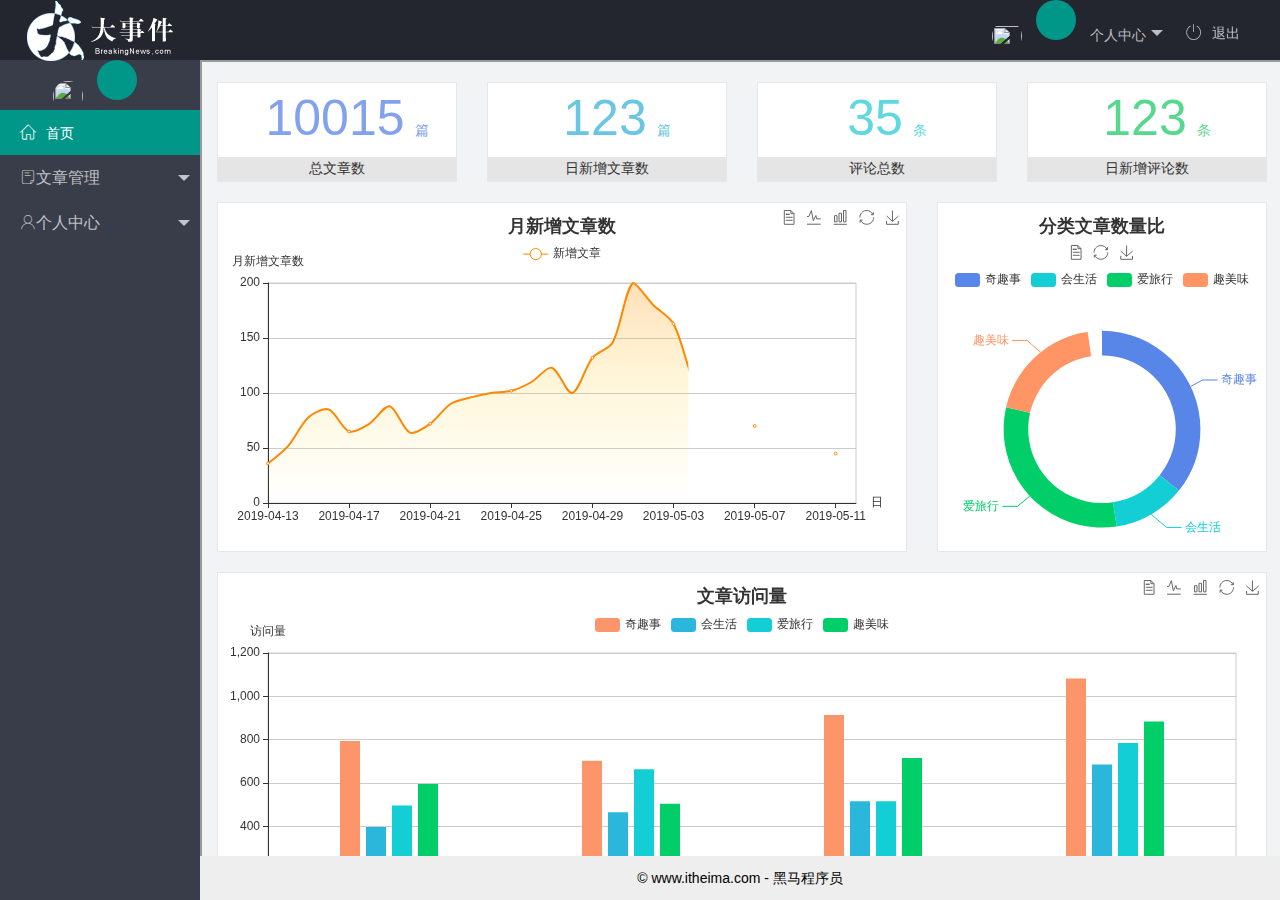
==== commit 5f85b431: "完成了" ====
--- a/home/index.html
+++ b/home/index.html
@@ -28,13 +28,13 @@
                         个人中心
                     </a>
                     <dl class="layui-nav-child">
-                        <dd><a href="">基本资料</a></dd>
-                        <dd><a href="">更换头像</a></dd>
-                        <dd><a href="">重置密码</a></dd>
+                        <dd><a href="/user/userinfo.html" target="layuiBody">基本资料</a></dd>
+                        <dd><a href="/user/avatar.html" target='layuiBody'>更换头像</a></dd>
+                        <dd><a href="/user/repwd.html" target='layuiBody'>重置密码</a></dd>
                     </dl>
                 </li>
                 <li class="layui-nav-item">
-                    <a href="/home/login.html"><span class="iconfont icon-tuichu"></span></i>退出</a>
+                    <a href="javascript:;" id="logout"><span class="iconfont icon-tuichu"></span></i>退出</a>
                 </li>
             </ul>
         </div>
@@ -54,22 +54,28 @@
                     <li class="layui-nav-item">
                         <a class="" href="javascript:;"><span class="layui-nav-item iconfont icon-16">文章管理</a>
                         <dl class="layui-nav-child">
-                            <dd><a href="javascript:;"><i class="layui-icon layui-icon-app"></i>文章类别</a>
+                            <dd><a href="/article/category.html" target="layuiBody"><i
+                                        class="layui-icon layui-icon-app"></i>文章类别</a>
                             </dd>
-                            <dd><a href="javascript:;"><i class="layui-icon layui-icon-app"></i>文章列表</a>
+                            <dd><a href="/article/article.html" target="layuiBody"><i
+                                        class="layui-icon layui-icon-app"></i>文章列表</a>
                             </dd>
-                            <dd><a href="javascript:;"><i class="layui-icon layui-icon-app"></i>发表文章</a>
+                            <dd><a href="/article/publish.html" target="layuiBody"><i
+                                        class="layui-icon layui-icon-app"></i>发表文章</a>
                             </dd>
                         </dl>
                     </li>
                     <li class="layui-nav-item">
                         <a href="javascript:;"><span class="layui-nav-item iconfont icon-user"></i>个人中心</span></a>
                         <dl class="layui-nav-child">
-                            <dd><a href="javascript:;"><i class="layui-icon layui-icon-app"></i>基本资料</a>
+                            <dd><a href="/user/userinfo.html" target="layuiBody"><i
+                                        class="layui-icon layui-icon-app"></i>基本资料</a>
                             </dd>
-                            <dd><a href="javascript:;"><i class="layui-icon layui-icon-app"></i>更换头像</a>
+                            <dd><a href="/user/avatar.html" target='layuiBody'><i
+                                        class="layui-icon layui-icon-app"></i>更换头像</a>
                             </dd>
-                            <dd><a href="javascript:;"><i class="layui-icon layui-icon-app"></i>重置密码</a>
+                            <dd><a href="/user/repwd.html" target='layuiBody'><i
+                                        class="layui-icon layui-icon-app"></i>重置密码</a>
                             </dd>
                         </dl>
                     </li>
--- a/assets/css/index.css
+++ b/assets/css/index.css
@@ -32,4 +32,8 @@
 /* 底部固定区域 */
 .layui-footer{
  text-align: center;
+}
+
+iframe{
+ background-color: rgb(242, 243, 245);
 }